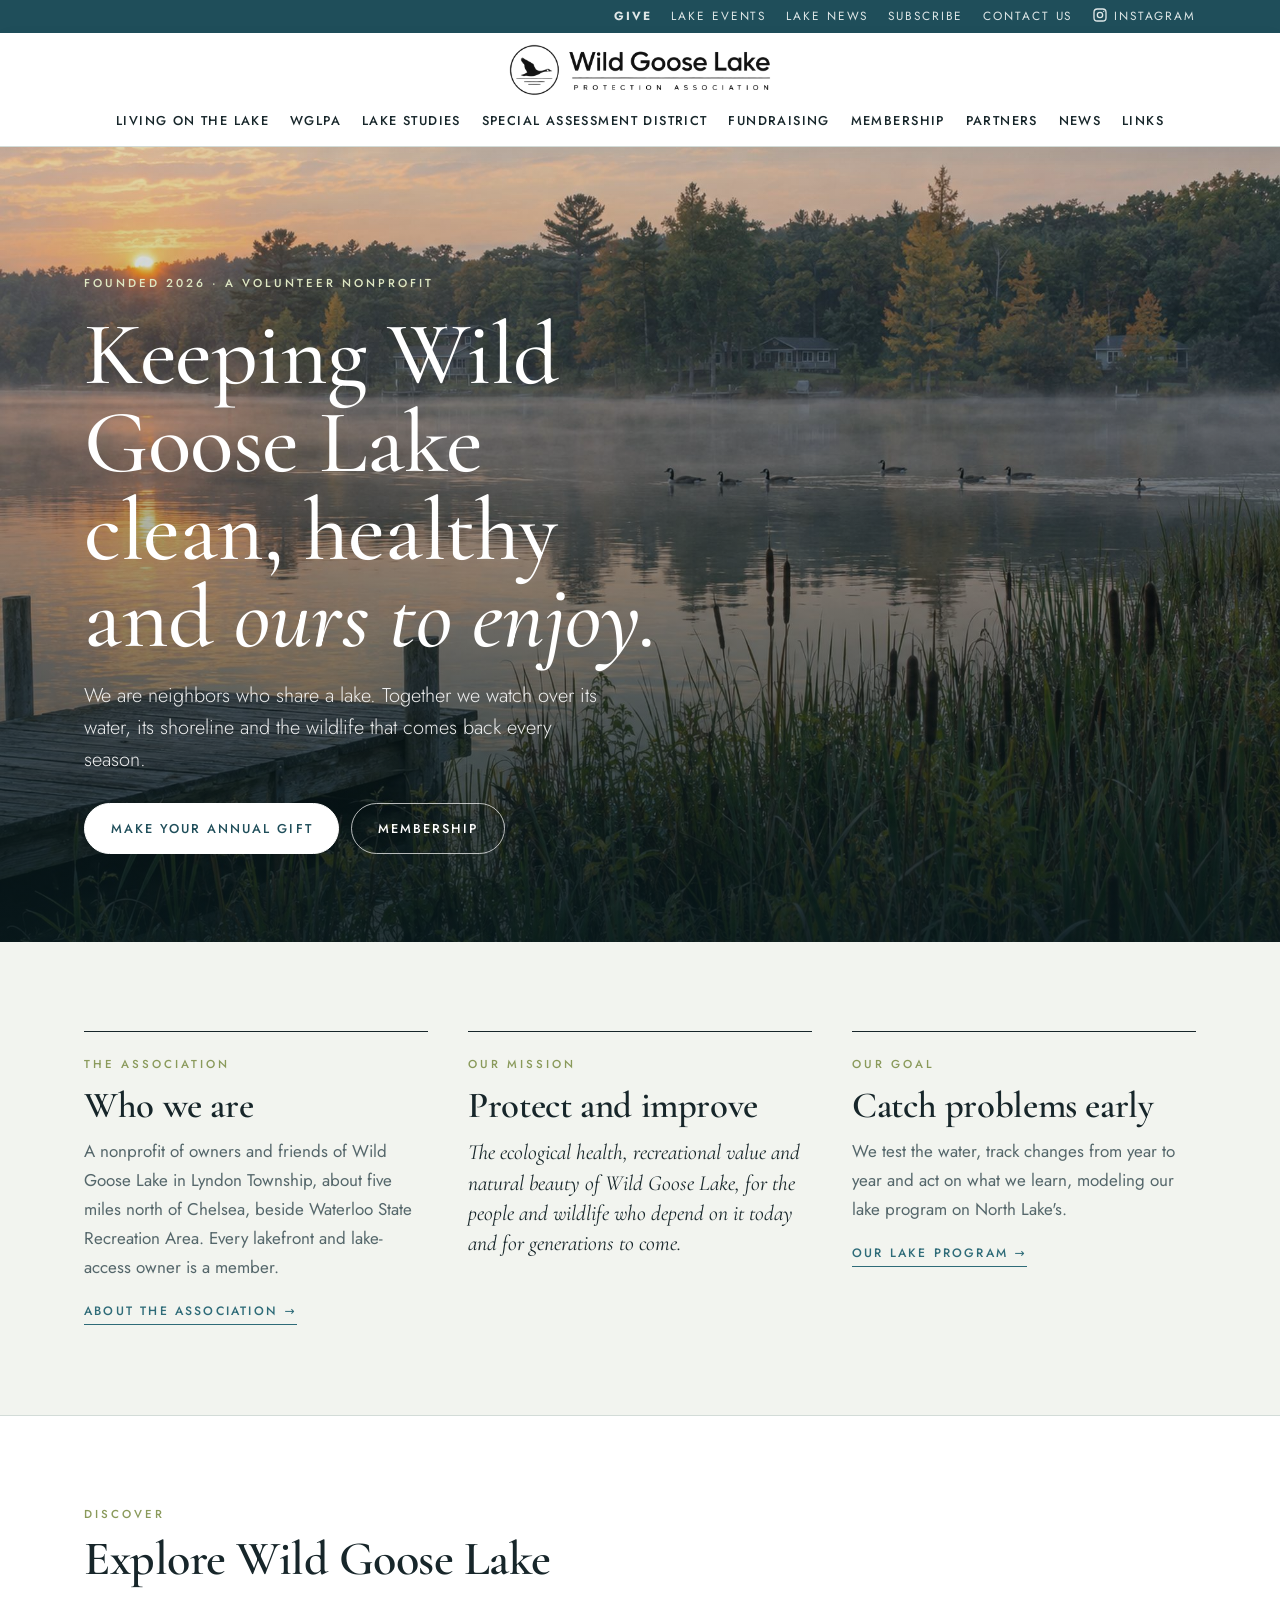
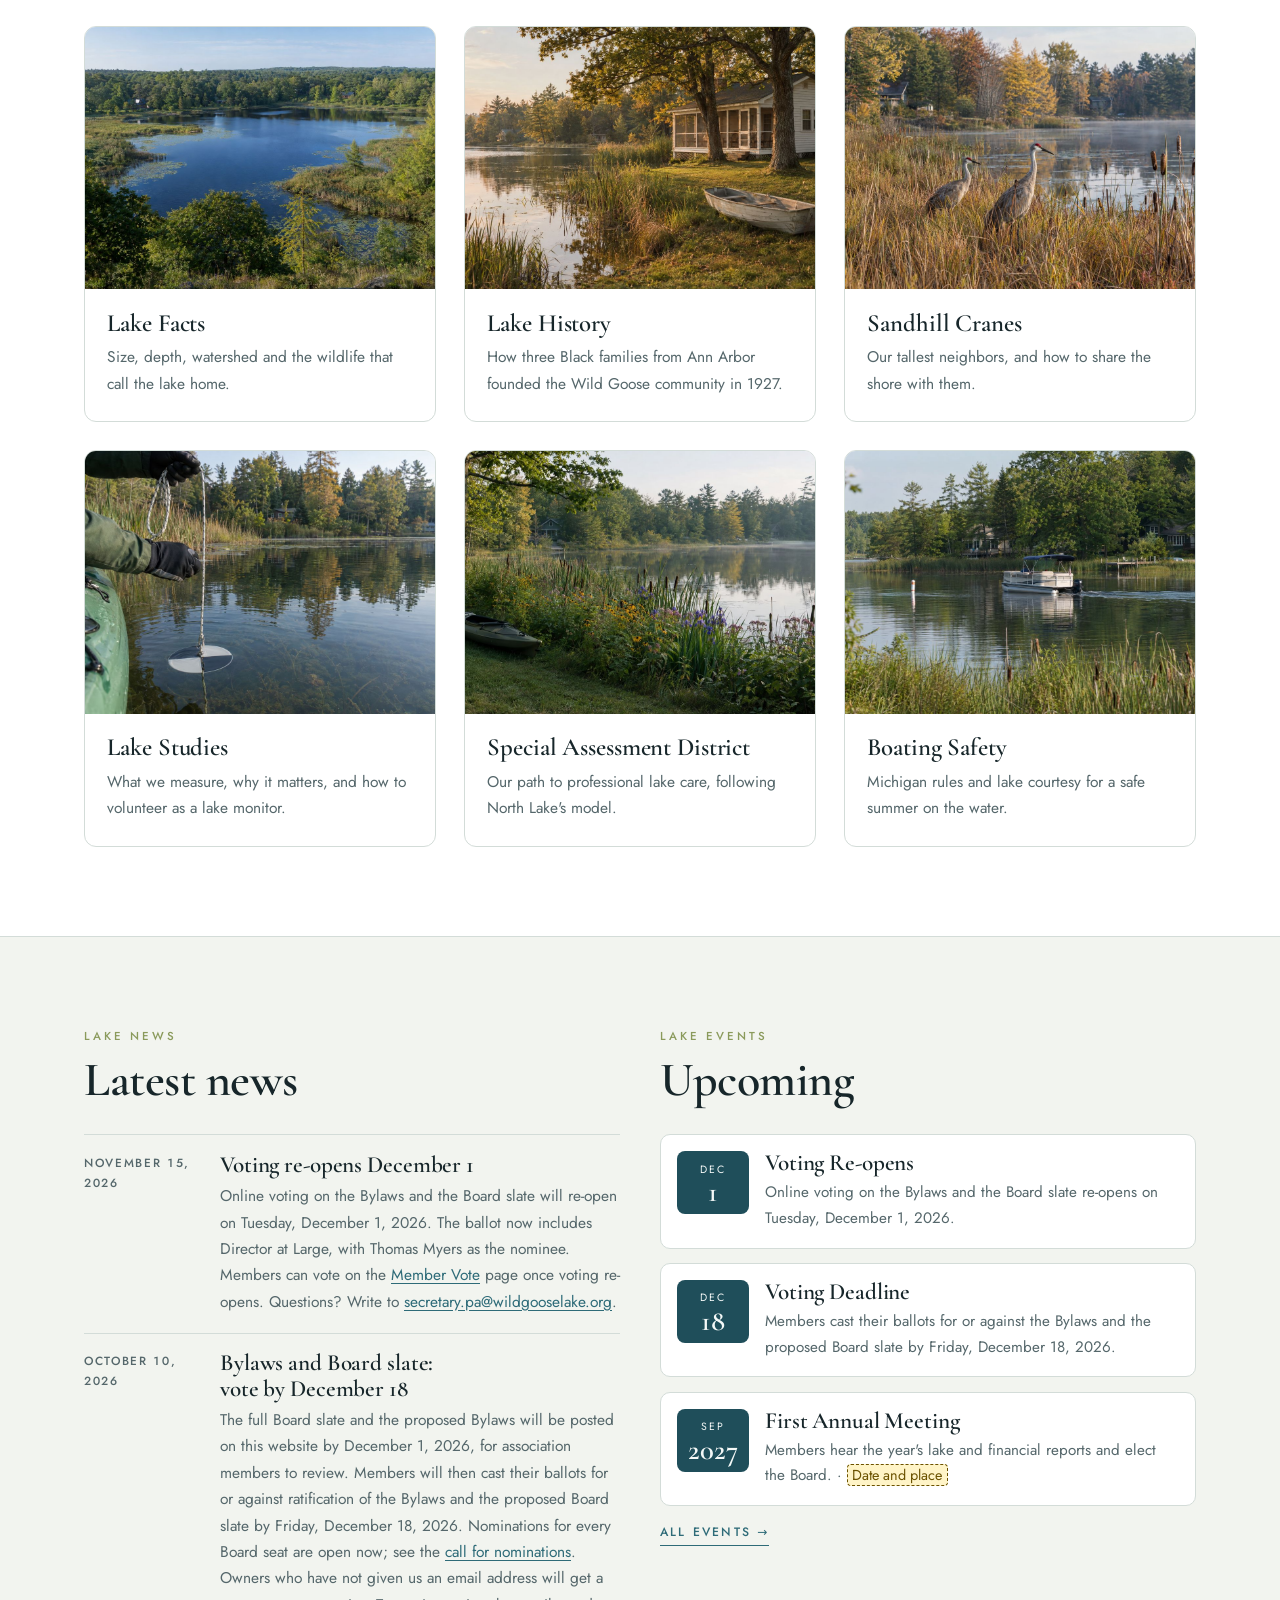
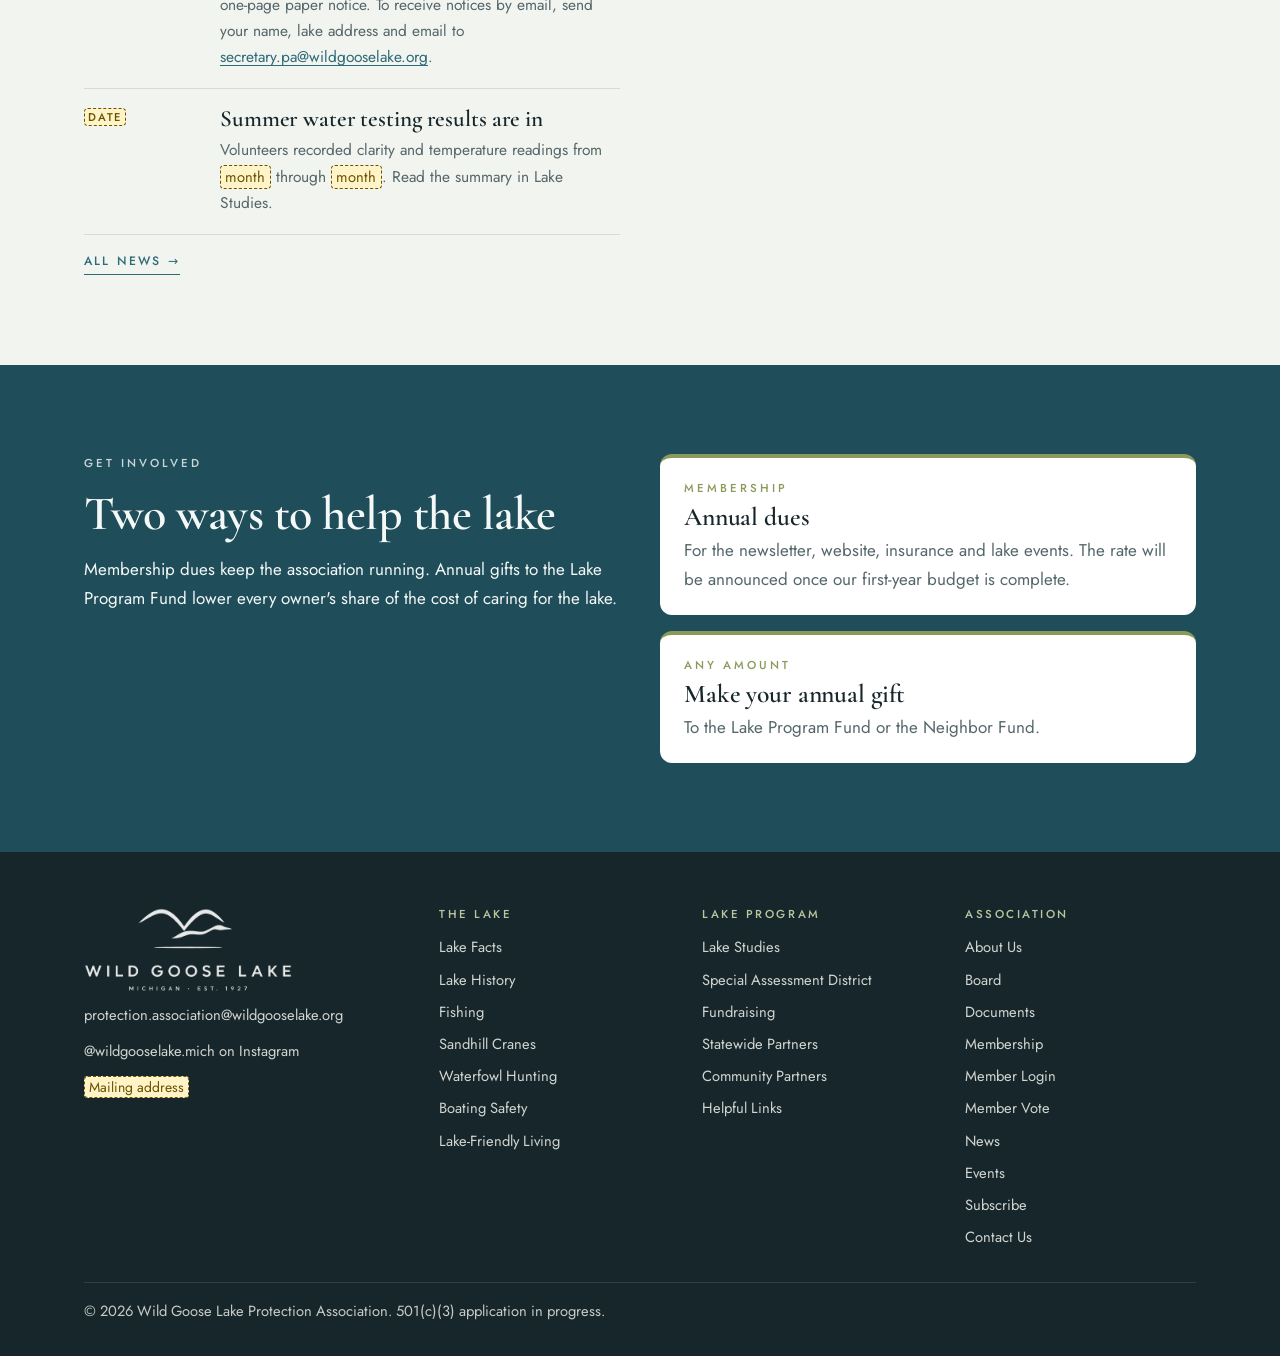
==== index.html @ 1dbfe7be "Change Bylaws posting date to December 1, 2026 Co-authored-by: Perplexity <noreply@perplexity.ai>" ====
<!doctype html><html lang="en"><head><meta charset="utf-8"><meta name="viewport" content="width=device-width, initial-scale=1">
<title>Wild Goose Lake Protection Association</title>
<meta name="description" content="The Wild Goose Lake Protection Association works to keep Wild Goose Lake clean, healthy and enjoyable for everyone.">
<link rel="icon" type="image/png" href="assets/favicon.png">
<link rel="apple-touch-icon" href="assets/apple-touch-icon.png">
<link rel="preconnect" href="https://fonts.googleapis.com">
<link rel="preconnect" href="https://fonts.gstatic.com" crossorigin>
<link rel="stylesheet" href="https://fonts.googleapis.com/css2?family=Cormorant+Garamond:ital,wght@0,500;0,600;1,500;1,600&family=Jost:wght@300;400;500&display=swap">
<link rel="stylesheet" href="assets/site.css">
</head><body>

<a class="skip" href="#main">Skip to content</a>
<div class="topbar"><div class="wrap">
  <a href="fundraising.html#give"><strong>Give</strong></a><a href="news.html#events">Lake Events</a><a href="news.html#news">Lake News</a><a href="association.html#subscribe">Subscribe</a><a href="association.html#contact">Contact Us</a><a href="https://www.instagram.com/wildgooselake.mich/" target="_blank" rel="noopener"><svg aria-hidden="true" viewBox="0 0 24 24" width="16" height="16" fill="none" stroke="currentColor" stroke-width="2" style="vertical-align:-3px;margin-right:.35rem"><rect x="3" y="3" width="18" height="18" rx="5"/><circle cx="12" cy="12" r="4"/><circle cx="17.5" cy="6.5" r="1" fill="currentColor" stroke="none"/></svg>Instagram</a>
</div></div>

<header class="site"><div class="wrap">
  <a class="brand" href="index.html" aria-label="Wild Goose Lake Protection Association home">
    <img class="logo" src="assets/logo.png" alt="Wild Goose Lake Protection Association" width="809" height="160">
  </a>
  <button class="menu-btn" id="menu-btn" aria-expanded="false" aria-controls="main-nav">Menu</button>
  <nav class="main" id="main-nav" aria-label="Main">
    <ul>
      <li><a href="lake.html#living">Living on the Lake</a>
        <ul class="sub"><li><a href="lake.html#facts">Lake Facts</a></li><li><a href="lake.html#history">Lake History</a></li><li><a href="lake.html#fishing">Fishing</a></li><li><a href="lake.html#cranes">Sandhill Cranes</a></li><li><a href="lake.html#hunting">Waterfowl Hunting</a></li><li><a href="lake.html#safety">Boating Safety</a></li><li><a href="lake.html#stewardship">Lake-Friendly Living</a></li></ul></li>
      <li><a href="association.html#about">WGLPA</a>
        <ul class="sub"><li><a href="association.html#about">Mission &amp; Activities</a></li><li><a href="association.html#board">Board</a></li><li><a href="association.html#documents">Documents</a></li></ul></li>
      <li><a href="studies.html#studies">Lake Studies</a>
        <ul class="sub"><li><a href="studies.html#studies">Water Quality Monitoring</a></li><li><a href="studies.html#studies">Aquatic Plants &amp; Invasives</a></li><li><a href="studies.html#reports">Reports Archive</a></li></ul></li>
      <li><a href="assessment.html#assessment">Special Assessment District</a></li>
      <li><a href="fundraising.html#fundraising">Fundraising</a>
        <ul class="sub"><li><a href="fundraising.html#give">Lake Program Fund</a></li><li><a href="fundraising.html#neighbor-fund">Neighbor Fund</a></li></ul></li>
      <li><a href="membership.html#join">Membership</a>
        <ul class="sub"><li><a href="membership.html#join">Join &amp; Dues</a></li><li><a href="members/">Member Login</a></li><li><a href="members/vote.html">Member Vote</a></li></ul></li>
      <li><a href="partners.html#partners">Partners</a>
        <ul class="sub"><li><a href="partners.html#partners">Statewide Partners</a></li><li><a href="partners.html#community-partners">Community Partners</a></li></ul></li>
      <li><a href="news.html#news">News</a></li>
      <li><a href="links.html#links">Links</a></li>
    </ul>
  </nav>
</div></header>

<main id="main">
  <section class="hero-photo">
    <img src="assets/img/hero.jpg" alt="Mist on Wild Goose Lake at sunrise, with geese on the water and a wooden dock" width="2000" height="1125" fetchpriority="high">
    <div class="wrap">
      <span class="eyebrow">Founded 2026 · A volunteer nonprofit</span>
      <h1>Keeping Wild Goose Lake clean, healthy and <em>ours to enjoy.</em></h1>
      <p class="lede">We are neighbors who share a lake. Together we watch over its water, its shoreline and the wildlife that comes back every season.</p>
      <div class="btns"><a class="btn light" href="fundraising.html#give">Make your annual gift</a><a class="btn outline-light" href="membership.html">Membership</a></div>
    </div>
  </section>

  <section class="band" id="welcome">
    <div class="wrap trio">
      <div class="pillar"><span class="eyebrow">The association</span><h2>Who we are</h2><p>A nonprofit of owners and friends of Wild Goose Lake in Lyndon Township, about five miles north of Chelsea, beside Waterloo State Recreation Area. Every lakefront and lake-access owner is a member.</p><a class="more" href="association.html">About the association</a></div>
      <div class="pillar"><span class="eyebrow">Our mission</span><h2>Protect and improve</h2><p class="mission-sm">The ecological health, recreational value and natural beauty of Wild Goose Lake, for the people and wildlife who depend on it today and for generations to come.</p></div>
      <div class="pillar"><span class="eyebrow">Our goal</span><h2>Catch problems early</h2><p>We test the water, track changes from year to year and act on what we learn, modeling our lake program on North Lake's.</p><a class="more" href="assessment.html">Our lake program</a></div>
    </div>
  </section>

  <section class="band alt" id="discover">
    <div class="wrap">
      <div class="section-head"><span class="eyebrow">Discover</span><h2>Explore Wild Goose Lake</h2></div>
      <div class="cards three">
        <a class="card" href="lake.html#facts"><div class="img-wrap"><img src="assets/img/facts.jpg" alt="" loading="lazy" width="1200" height="900"></div><div class="body"><h3>Lake Facts</h3><p>Size, depth, watershed and the wildlife that call the lake home.</p></div></a>
        <a class="card" href="lake.html#history"><div class="img-wrap"><img src="assets/img/history.jpg" alt="" loading="lazy" width="1200" height="900"></div><div class="body"><h3>Lake History</h3><p>How three Black families from Ann Arbor founded the Wild Goose community in 1927.</p></div></a>
        <a class="card" href="lake.html#cranes"><div class="img-wrap"><img src="assets/img/cranes.jpg" alt="" loading="lazy" width="1200" height="900"></div><div class="body"><h3>Sandhill Cranes</h3><p>Our tallest neighbors, and how to share the shore with them.</p></div></a>
        <a class="card" href="studies.html"><div class="img-wrap"><img src="assets/img/studies.jpg" alt="" loading="lazy" width="1200" height="900"></div><div class="body"><h3>Lake Studies</h3><p>What we measure, why it matters, and how to volunteer as a lake monitor.</p></div></a>
        <a class="card" href="assessment.html"><div class="img-wrap"><img src="assets/img/shoreline.jpg" alt="" loading="lazy" width="1200" height="900"></div><div class="body"><h3>Special Assessment District</h3><p>Our path to professional lake care, following North Lake's model.</p></div></a>
        <a class="card" href="lake.html#safety"><div class="img-wrap"><img src="assets/img/safety.jpg" alt="" loading="lazy" width="1200" height="900"></div><div class="body"><h3>Boating Safety</h3><p>Michigan rules and lake courtesy for a safe summer on the water.</p></div></a>
      </div>
    </div>
  </section>

  <section class="band" id="latest">
    <div class="wrap two">
      <div>
        <span class="eyebrow">Lake news</span>
        <h2>Latest news</h2>
        <div class="news">
        <article><time datetime="2026-11-15">November 15, 2026</time><div><h3>Voting re-opens December 1</h3><p>Online voting on the Bylaws and the Board slate will re-open on Tuesday, December 1, 2026. The ballot now includes Director at Large, with Thomas Myers as the nominee. Members can vote on the <a href="members/vote.html">Member Vote</a> page once voting re-opens. Questions? Write to <a class="email" href="mailto:secretary.pa@wildgooselake.org">secretary.pa@wildgooselake.org</a>.</p></div></article>
        <article><time datetime="2026-10-10">October 10, 2026</time><div><h3>Bylaws and Board slate: vote by December 18</h3><p>The full Board slate and the proposed Bylaws will be posted on this website by December 1, 2026, for association members to review. Members will then cast their ballots for or against ratification of the Bylaws and the proposed Board slate by Friday, December 18, 2026. Nominations for every Board seat are open now; see the <a href="association.html#nominations">call for nominations</a>. Owners who have not given us an email address will get a one-page paper notice. To receive notices by email, send your name, lake address and email to <a class="email" href="mailto:secretary.pa@wildgooselake.org">secretary.pa@wildgooselake.org</a>.</p></div></article>
        <article><time><em class="ph">Date</em></time><div><h3>Summer water testing results are in</h3><p>Volunteers recorded clarity and temperature readings from <em class="ph">month</em> through <em class="ph">month</em>. Read the summary in Lake Studies.</p></div></article>
        </div>
        <a class="more" href="news.html">All news</a>
      </div>
      <div>
        <span class="eyebrow">Lake events</span>
        <h2>Upcoming</h2>
        <div class="events">
        <div class="event"><div class="date"><span>Dec</span><b>1</b></div><div><h3>Voting Re-opens</h3><p>Online voting on the Bylaws and the Board slate re-opens on Tuesday, December 1, 2026.</p></div></div>
        <div class="event"><div class="date"><span>Dec</span><b>18</b></div><div><h3>Voting Deadline</h3><p>Members cast their ballots for or against the Bylaws and the proposed Board slate by Friday, December 18, 2026.</p></div></div>
        <div class="event"><div class="date"><span>Sep</span><b>2027</b></div><div><h3>First Annual Meeting</h3><p>Members hear the year's lake and financial reports and elect the Board. · <em class="ph">Date and place</em></p></div></div>
        </div>
        <a class="more" href="news.html#events">All events</a>
      </div>
    </div>
  </section>

  <section class="band join" id="help">
    <div class="wrap two">
      <div>
        <span class="eyebrow">Get involved</span>
        <h2>Two ways to help the lake</h2>
        <p>Membership dues keep the association running. Annual gifts to the Lake Program Fund lower every owner's share of the cost of caring for the lake.</p>
      </div>
      <div class="help-actions">
        <a class="help-card" href="membership.html"><span class="eyebrow">Membership</span><h3>Annual dues</h3><p>For the newsletter, website, insurance and lake events. The rate will be announced once our first-year budget is complete.</p></a>
        <a class="help-card" href="fundraising.html#give"><span class="eyebrow">Any amount</span><h3>Make your annual gift</h3><p>To the Lake Program Fund or the Neighbor Fund.</p></a>
      </div>
    </div>
  </section>
</main>

<footer class="site"><div class="wrap">
  <div class="f-brand"><img class="footer-logo" src="assets/logo-stacked.png" alt="Wild Goose Lake Protection Association" width="1045" height="420"><p><a class="email" href="mailto:protection.association@wildgooselake.org">protection.association@wildgooselake.org</a></p><p><a href="https://www.instagram.com/wildgooselake.mich/" target="_blank" rel="noopener">@wildgooselake.mich on Instagram</a></p><p><em class="ph">Mailing address</em></p></div>
  <div><h2 class="f-h">The lake</h2><ul><li><a href="lake.html#facts">Lake Facts</a></li><li><a href="lake.html#history">Lake History</a></li><li><a href="lake.html#fishing">Fishing</a></li><li><a href="lake.html#cranes">Sandhill Cranes</a></li><li><a href="lake.html#hunting">Waterfowl Hunting</a></li><li><a href="lake.html#safety">Boating Safety</a></li><li><a href="lake.html#stewardship">Lake-Friendly Living</a></li></ul></div>
  <div><h2 class="f-h">Lake program</h2><ul><li><a href="studies.html#studies">Lake Studies</a></li><li><a href="assessment.html#assessment">Special Assessment District</a></li><li><a href="fundraising.html#fundraising">Fundraising</a></li><li><a href="partners.html#partners">Statewide Partners</a></li><li><a href="partners.html#community-partners">Community Partners</a></li><li><a href="links.html#links">Helpful Links</a></li></ul></div>
  <div><h2 class="f-h">Association</h2><ul><li><a href="association.html#about">About Us</a></li><li><a href="association.html#board">Board</a></li><li><a href="association.html#documents">Documents</a></li><li><a href="membership.html#join">Membership</a></li><li><a href="members/">Member Login</a></li><li><a href="members/vote.html">Member Vote</a></li><li><a href="news.html#news">News</a></li><li><a href="news.html#events">Events</a></li><li><a href="association.html#subscribe">Subscribe</a></li><li><a href="association.html#contact">Contact Us</a></li></ul></div>
  <p class="legal">© 2026 Wild Goose Lake Protection Association. 501(c)(3) application in progress.</p>
</div></footer>

<script src="assets/site.js" defer></script>
</body></html>
---- assets/site.css ----
/* Layout: lakeshore — a horizon-line hero, then calm full-width bands alternating water and shore. */
:root {
  --water: #1f4e5a;      /* deep lake teal */
  --water-2: #2e6b78;
  --shore: #f2f4ef;      /* pale reed-washed neutral */
  --paper: #ffffff;
  --ink: #17262a;
  --muted: #55676b;
  --reed: #8a9a5b;       /* marsh grass accent */
  --sky: #dbe8ea;
  --line: #d3dcd8;
  --ph-bg: #fff4c7;      /* placeholder highlight */
  --ph-ink: #6b5200;
  --on-water: #f4f8f7;
  --link: #2e6b78;
  --logo-filter: none;
  --logo-footer-filter: invert(1);
  --font-display: "Cormorant Garamond", Garamond, "Times New Roman", serif;
  --font-body: "Jost", Futura, "Century Gothic", system-ui, sans-serif;
  --maxw: 72rem;
}
@media (prefers-color-scheme: dark) {
  :root:not([data-theme="light"]) {
    --water: #163a43; --water-2: #23545f; --shore: #121b1d; --paper: #182326;
    --ink: #e4ecea; --muted: #9db0b1; --reed: #a9b97a; --sky: #1d2d31; --line: #2a3a3d;
    --ph-bg: #4a3d0c; --ph-ink: #ffe28a; --on-water: #eef5f4; color-scheme: dark;
    --link: #8fc6cf; --logo-filter: invert(1); --logo-footer-filter: none;
  }
}
:root[data-theme="dark"] {
  --water: #163a43; --water-2: #23545f; --shore: #121b1d; --paper: #182326;
  --ink: #e4ecea; --muted: #9db0b1; --reed: #a9b97a; --sky: #1d2d31; --line: #2a3a3d;
  --ph-bg: #4a3d0c; --ph-ink: #ffe28a; --on-water: #eef5f4; color-scheme: dark;
  --link: #8fc6cf; --logo-filter: invert(1); --logo-footer-filter: none;
}
* { box-sizing: border-box; }
html { scroll-behavior: smooth; }
@media (prefers-reduced-motion: reduce) { html { scroll-behavior: auto; } }
body { margin: 0; background: var(--shore); color: var(--ink); font-family: var(--font-body); font-size: 1.0625rem; line-height: 1.7; font-weight: 400; }
a { color: var(--link); text-underline-offset: 3px; }
a:focus-visible, button:focus-visible, input:focus-visible, textarea:focus-visible, summary:focus-visible { outline: 3px solid var(--reed); outline-offset: 2px; }
h1, h2, h3 { font-family: var(--font-display); font-weight: 600; line-height: 1.1; letter-spacing: -.005em; text-wrap: balance; margin: 0; }
h2 { font-size: clamp(2.1rem, 4vw, 3rem); }
h3 { font-size: 1.45rem; }
p { margin: 0; }
.wrap { max-width: var(--maxw); margin-inline: auto; padding-inline: 1.25rem; }
.eyebrow { font-size: .72rem; font-weight: 500; letter-spacing: .26em; text-transform: uppercase; color: var(--reed); }
.ph { background: var(--ph-bg); color: var(--ph-ink); border: 1px dashed currentColor; border-radius: 4px; padding: 0 .3em; font-style: normal; font-size: .95em; }

/* Top bar + header */
.topbar { background: var(--water); color: var(--on-water); font-size: .74rem; letter-spacing: .16em; text-transform: uppercase; }
.topbar .wrap { display: flex; flex-wrap: wrap; gap: .4rem 1.25rem; justify-content: flex-end; padding-block: .4rem; }
.topbar a { color: var(--on-water); text-decoration: none; opacity: .9; }
.topbar a:hover { opacity: 1; text-decoration: underline; }
header.site { background: var(--paper); border-bottom: 1px solid var(--line); position: sticky; top: env(safe-area-inset-top, 0px); z-index: 10; }
header.site .wrap { display: flex; align-items: center; justify-content: space-between; gap: 1rem; padding-block: .75rem; }
.brand { display: flex; align-items: center; gap: .7rem; text-decoration: none; color: var(--ink); min-width: 0; }
.brand .logo { display: block; height: 52px; width: auto; max-width: 100%; filter: var(--logo-filter); }
@media (max-width: 480px) { .brand .logo { height: 38px; } }
nav.main ul { list-style: none; margin: 0; padding: 0; display: flex; gap: .25rem; }
nav.main > ul > li { position: relative; }
nav.main a { display: block; white-space: nowrap; padding: .5rem .7rem; color: var(--ink); text-decoration: none; font-weight: 500; font-size: .8rem; letter-spacing: .16em; text-transform: uppercase; border-radius: 4px; }
nav.main a:hover { background: var(--sky); }
nav.main .sub { display: none; position: absolute; left: 0; top: 100%; background: var(--paper); border: 1px solid var(--line); border-radius: 8px; padding: .35rem; min-width: 14rem; flex-direction: column; box-shadow: 0 10px 24px rgb(0 0 0 / .12); }
nav.main .sub a { font-weight: 400; letter-spacing: .1em; }
nav.main li:hover > .sub, nav.main li:focus-within > .sub { display: flex; }
.menu-btn { display: none; background: none; border: 1px solid var(--line); color: var(--ink); border-radius: 6px; padding: .45rem .8rem; font: inherit; font-size: .8rem; font-weight: 500; letter-spacing: .16em; text-transform: uppercase; cursor: pointer; }
html { scroll-padding-top: 5.5rem; }
@media (min-width: 1081px) {
  html { scroll-padding-top: 9rem; }
  header.site .wrap { flex-direction: column; gap: .35rem; padding-block: .7rem .4rem; }
  nav.main ul { flex-wrap: wrap; justify-content: center; gap: .1rem; }
  nav.main > ul > li > a { padding: .5rem .6rem; letter-spacing: .11em; }
}
@media (max-width: 1080px) {
  .menu-btn { display: block; }
  nav.main { display: none; position: absolute; left: 0; right: 0; top: 100%; background: var(--paper); border-bottom: 1px solid var(--line); padding: .5rem 1.25rem 1rem; max-height: 75vh; overflow-y: auto; }
  nav.main.open { display: block; }
  nav.main ul { flex-direction: column; }
  nav.main .sub { display: flex; position: static; border: 0; box-shadow: none; padding: 0 0 0 1rem; min-width: 0; }
}

.btns { display: flex; flex-wrap: wrap; gap: .75rem; }
.btn { display: inline-block; padding: .7rem 1.2rem; border-radius: 999px; font-size: .8rem; font-weight: 500; letter-spacing: .16em; text-transform: uppercase; text-decoration: none; border: 1.5px solid var(--water); padding: .85rem 1.6rem; }
.btn.solid { background: var(--water); color: var(--on-water); }
.btn.ghost { color: var(--ink); background: var(--paper); border-color: var(--water-2); }

/* Sections */
section.band { padding-block: 4rem; }
section.band.alt { background: var(--paper); border-block: 1px solid var(--line); }
.section-head { display: grid; gap: .5rem; margin-bottom: 2rem; max-width: 46rem; }
.section-head p { color: var(--muted); }
.two { display: grid; grid-template-columns: repeat(auto-fit, minmax(min(100%, 20rem), 1fr)); gap: 2.5rem; }
.two > * { min-width: 0; display: grid; gap: .9rem; align-content: start; }
.mission { border-left: 2px solid var(--reed); padding-left: 1.5rem; font-family: var(--font-display); font-size: 1.7rem; font-weight: 500; font-style: italic; line-height: 1.35; }

.cards { display: grid; grid-template-columns: repeat(auto-fit, minmax(min(100%, 16rem), 1fr)); gap: 1.25rem; }
.card { background: var(--paper); border: 1px solid var(--line); border-radius: 10px; overflow: hidden; display: flex; flex-direction: column; text-decoration: none; color: var(--ink); }
.card .img { aspect-ratio: 16 / 9; max-width: 100%; background: linear-gradient(160deg, var(--sky), var(--water-2)); display: grid; place-items: center; color: var(--on-water); font-size: .8rem; }
.card .body { padding: 1.1rem 1.2rem 1.3rem; display: grid; gap: .45rem; }
.card .body p { color: var(--muted); font-size: .97rem; }
a.card:hover h3 { text-decoration: underline; }

.facts { width: 100%; border-collapse: collapse; font-variant-numeric: tabular-nums; }
.facts th, .facts td { text-align: left; padding: .7rem .5rem; border-bottom: 1px solid var(--line); vertical-align: top; }
.source-note { font-size: .9rem; color: var(--muted); }
.history, .fish-list { display: grid; gap: 1rem; }
.fun-facts { display: grid; grid-template-columns: repeat(auto-fit, minmax(min(100%, 15rem), 1fr)); gap: 1.25rem; margin-bottom: 3rem; }
.fact { background: var(--paper); border: 1px solid var(--line); border-radius: 10px; padding: 1.2rem 1.3rem 1.35rem; display: grid; gap: .45rem; align-content: start; }
.fact .big { font-family: var(--font-display); font-size: 2.2rem; font-weight: 600; line-height: 1; color: var(--link); }
.fact .big em { font-weight: 500; }
.fact h3 { font-size: 1.35rem; }
.fact p { color: var(--muted); font-size: .97rem; }
.partners .fact .big em { font-size: 1rem; font-style: normal; color: var(--muted); }
.partners .fact p a { font-weight: 500; }
.partners + .source-note { margin-top: 1.5rem; }
@media (min-width: 48rem) { .fun-facts.two-up { grid-template-columns: repeat(2, 1fr); } }
.crane-more h3 { font-size: 1.6rem; }
.crane-more + .source-note { margin-top: 2rem; }
.hunt-note { background: var(--shore); border-left: 2px solid var(--reed); padding: .9rem 1.1rem; border-radius: 0 8px 8px 0; font-size: .97rem; }
.fish-list h3, .hunt-rules h3 { font-size: 1.5rem; }
.fish-list h3 + p { margin-top: -.4rem; }
.hunt-rules { margin-top: 2.5rem; }
.hunt-rules .table-scroll { margin-top: .4rem; }
.facts th { width: 38%; font-weight: 400; color: var(--muted); }
.table-scroll { overflow-x: auto; }

.news { display: grid; gap: 0; border-top: 1px solid var(--line); }
.news article { display: grid; grid-template-columns: 7.5rem 1fr; gap: 1rem; padding-block: 1.1rem; border-bottom: 1px solid var(--line); }
.news time { font-size: .74rem; font-weight: 500; letter-spacing: .14em; text-transform: uppercase; color: var(--muted); font-variant-numeric: tabular-nums; }
.news article > div { min-width: 0; display: grid; gap: .3rem; }
.news p { color: var(--muted); font-size: .97rem; }
@media (max-width: 560px) { .news article { grid-template-columns: 1fr; gap: .25rem; } }

.events { display: grid; gap: .9rem; }
.event { display: grid; grid-template-columns: 4.5rem 1fr; gap: 1rem; align-items: start; background: var(--paper); border: 1px solid var(--line); border-radius: 10px; padding: 1rem; }
.event .date { background: var(--water); color: var(--on-water); border-radius: 8px; text-align: center; padding: .4rem 0; line-height: 1.1; }
.event .date b { display: block; font-family: var(--font-display); font-size: 1.8rem; font-weight: 600; }
.event .date span { font-size: .66rem; letter-spacing: .2em; text-transform: uppercase; }
.event > div:last-child { min-width: 0; display: grid; gap: .2rem; }
.event p { color: var(--muted); font-size: .95rem; }

.studies { display: grid; gap: .75rem; }
details { background: var(--paper); border: 1px solid var(--line); border-radius: 10px; padding: .9rem 1.1rem; }
summary { cursor: pointer; font-family: var(--font-display); font-size: 1.5rem; font-weight: 600; }
details > div { display: grid; gap: .7rem; padding-top: .75rem; color: var(--ink); }

.board-title { font-size: 1.6rem; margin-bottom: 1.1rem; }
.board-title-2 { margin-top: 2.5rem; }
.board { display: grid; grid-template-columns: repeat(auto-fill, minmax(min(100%, 15rem), 1fr)); gap: 1rem; }
.person { border-top: 3px solid var(--reed); padding-top: .7rem; display: grid; gap: .15rem; align-content: start; }
.person strong { font-family: var(--font-display); font-size: 1.4rem; font-weight: 600; line-height: 1.2; }
.person .slated { font-family: var(--font-body); font-size: .82rem; font-weight: 400; color: var(--muted); letter-spacing: .02em; }
.person span { color: var(--muted); font-size: .74rem; letter-spacing: .16em; text-transform: uppercase; }
.person a.email { font-size: .92rem; margin-top: .2rem; overflow-wrap: anywhere; }

.roadmap { margin: 0 0 2.5rem; padding: 1.4rem 1.5rem; background: var(--paper); border: 1px solid var(--line); border-top: 6px solid var(--reed); border-radius: 10px; }
.roadmap h3 { margin-bottom: .8rem; }
.roadmap ol { margin: 0; padding-left: 1.4rem; display: grid; gap: .55rem; }
.model { padding: 1.25rem 1.4rem; background: var(--paper); border-left: 6px solid var(--reed); border-radius: 0 8px 8px 0; box-shadow: 0 6px 24px rgba(0,0,0,.08); display: grid; gap: .6rem; }
.model .eyebrow { color: var(--reed); }
.dues-btn { margin: 1rem 0 .25rem; }
.login-card { background: var(--paper); border: 1px solid var(--line); border-top: 6px solid var(--reed); border-radius: 10px; padding: 1.4rem 1.5rem; display: grid; gap: .6rem; box-shadow: 0 8px 28px rgba(0,0,0,.08); }
.login-card .eyebrow { color: var(--reed); }
.login-card .btns { margin-top: .4rem; }
.join { background: var(--water); color: var(--on-water); }
.join .section-head p, .join .eyebrow { color: var(--on-water); }
.join .eyebrow { opacity: .8; }
.join ul { margin: 0; padding-left: 1.2rem; display: grid; gap: .4rem; }
.join .btn.solid { background: var(--on-water); color: var(--water); border-color: var(--on-water); }
.join .dues-btn { margin: 1rem 0 .25rem; }
.join .tax-note { font-size: .9rem; opacity: .85; max-width: 46ch; }
.join .problem { margin: 1.25rem 0; padding: 1.25rem 1.4rem; background: var(--paper); color: var(--ink); border-left: 6px solid var(--reed); border-radius: 0 8px 8px 0; box-shadow: 0 6px 24px rgba(0,0,0,.18); }
.join .problem .eyebrow { color: var(--reed); opacity: 1; display: block; margin-bottom: .35rem; }
.join .problem h3 { font-size: 1.6rem; margin-bottom: .5rem; color: var(--ink); }
.join .problem p { color: var(--ink); font-size: 1.02rem; }
.join .give { background: var(--paper); color: var(--ink); border-radius: 10px; padding: 1.4rem 1.5rem; margin-bottom: 1.5rem; border-top: 6px solid var(--reed); box-shadow: 0 8px 28px rgba(0,0,0,.2); }
.join .give .eyebrow { color: var(--reed); opacity: 1; }
.join .give h3 { font-size: 1.75rem; margin: .2rem 0 .6rem; color: var(--ink); }
.join .give p { color: var(--ink); }
.join .give p + p { margin-top: .6rem; }
.join .give .btns { margin: 1rem 0 .6rem; }
.join .give .btn.solid { background: var(--water); color: var(--on-water); border-color: var(--water); }
.join .give .btn.ghost { color: var(--water); border-color: var(--water); }
.join .give .tax-note { color: var(--muted); }
.topbar a strong { font-weight: 700; }
.join .btn.ghost { background: transparent; color: var(--on-water); border-color: var(--on-water); }

form.stack { display: grid; gap: .8rem; }
label { font-weight: 500; font-size: .74rem; letter-spacing: .16em; text-transform: uppercase; display: grid; gap: .4rem; }
label input, label textarea { letter-spacing: normal; text-transform: none; font-size: 1rem; }
input, textarea { font: inherit; padding: .6rem .7rem; border: 1px solid var(--line); border-radius: 8px; background: var(--paper); color: var(--ink); width: 100%; }
button.submit { justify-self: start; background: var(--water); color: var(--on-water); border: 0; border-radius: 999px; padding: .85rem 1.6rem; font: inherit; font-size: .8rem; font-weight: 500; letter-spacing: .16em; text-transform: uppercase; cursor: pointer; }
.form-note { font-size: .9rem; color: var(--muted); }
.email { overflow-wrap: anywhere; }
.soon { color: var(--muted); font-style: italic; }

footer.site { background: var(--ink); color: var(--shore); padding-block: 2.5rem; font-size: .92rem; }
footer.site .wrap { display: grid; gap: 1.25rem; grid-template-columns: repeat(auto-fit, minmax(min(100%, 14rem), 1fr)); }
footer.site a { color: var(--shore); }
footer.site ul { list-style: none; margin: 0; padding: 0; display: grid; gap: .3rem; }
footer.site .ph { color: var(--ph-ink); }
footer.site .footer-logo { display: block; width: min(13rem, 100%); height: auto; filter: var(--logo-footer-filter); }
.legal { grid-column: 1 / -1; border-top: 1px solid rgb(127 127 127 / .35); padding-top: 1rem; opacity: .8; }

/* ---- Refinements ---- */
.skip { position: absolute; left: -999px; top: 0; background: var(--paper); padding: .5rem 1rem; z-index: 50; }
.skip:focus { left: 1rem; }
nav.main a[aria-current="page"] { box-shadow: inset 0 -2px 0 var(--reed); border-radius: 0; }
header.site { box-shadow: 0 1px 0 var(--line), 0 6px 20px rgb(0 0 0 / .04); border-bottom: 0; }
section.band { padding-block: clamp(3.5rem, 7vw, 6rem); }
.section-head { margin-bottom: 2.5rem; }
h2 { letter-spacing: -.01em; }
.eyebrow { display: block; }

.hero-photo, .page-hero { position: relative; display: grid; align-items: end; color: #fff; background: #10292f; overflow: hidden; isolation: isolate; }
.hero-photo { min-height: min(86vh, 48rem); }
.page-hero { min-height: clamp(20rem, 42vh, 26rem); }
.hero-photo > img, .page-hero > img { position: absolute; inset: 0; width: 100%; height: 100%; object-fit: cover; z-index: -2; }
.hero-photo::after, .page-hero::after { content: ""; position: absolute; inset: 0; z-index: -1; background: linear-gradient(180deg, rgb(8 26 30 / .10) 0%, rgb(8 26 30 / .30) 45%, rgb(8 26 30 / .82) 100%); }
.hero-photo .wrap, .page-hero .wrap { width: 100%; display: grid; gap: 1.1rem; }
.hero-photo .wrap { padding-block: 8rem clamp(3rem, 7vw, 5.5rem); }
.page-hero .wrap { padding-block: 6rem 3rem; gap: .7rem; }
.hero-photo h1 { font-size: clamp(2.9rem, 7.5vw, 5.6rem); font-weight: 500; line-height: .98; max-width: 14ch; color: #fff; }
.hero-photo h1 em { font-style: italic; }
.page-hero h1 { font-size: clamp(2.4rem, 5.5vw, 4rem); font-weight: 500; line-height: 1.02; max-width: 22ch; color: #fff; }
.hero-photo .lede, .page-hero .lede { font-size: clamp(1.05rem, 1.6vw, 1.25rem); font-weight: 300; line-height: 1.6; max-width: 44ch; color: rgb(255 255 255 / .9); }
.hero-photo .eyebrow, .page-hero .eyebrow { color: #dfe8c4; }
.hero-photo .btns { margin-top: .6rem; }
.crumbs { font-size: .72rem; letter-spacing: .2em; text-transform: uppercase; color: rgb(255 255 255 / .75); }
.crumbs a { color: inherit; text-decoration: none; }
.crumbs a:hover { color: #fff; text-decoration: underline; }
.btn { transition: background-color .2s, color .2s, border-color .2s; }
.btn.light { background: #fff; color: var(--water); border-color: #fff; }
.btn.light:hover { background: #e9f1ef; }
.btn.outline-light { background: transparent; color: #fff; border-color: rgb(255 255 255 / .7); }
.btn.outline-light:hover { background: rgb(255 255 255 / .12); }
.btn.solid:hover { background: var(--water-2); border-color: var(--water-2); }

.trio { display: grid; gap: 2.5rem; grid-template-columns: repeat(auto-fit, minmax(min(100%, 17rem), 1fr)); }
.pillar { display: grid; gap: .7rem; align-content: start; border-top: 1px solid var(--ink); padding-top: 1.4rem; }
.pillar h2 { font-size: clamp(1.8rem, 3vw, 2.3rem); }
.pillar p { color: var(--muted); }
.mission-sm { font-family: var(--font-display); font-style: italic; font-size: 1.35rem; line-height: 1.4; color: var(--ink) !important; }
.more { font-size: .76rem; font-weight: 500; letter-spacing: .18em; text-transform: uppercase; text-decoration: none; color: var(--link); justify-self: start; display: inline-block; margin-top: .5rem; border-bottom: 1px solid currentColor; padding-bottom: .15rem; }
.more::after { content: " →"; }

.cards.three { grid-template-columns: repeat(auto-fit, minmax(min(100%, 19rem), 1fr)); gap: 1.75rem; }
.card { border-radius: 12px; transition: box-shadow .3s, transform .3s; }
a.card:hover { box-shadow: 0 14px 34px rgb(0 0 0 / .10); transform: translateY(-2px); }
a.card:hover h3 { text-decoration: none; }
.card .img-wrap { overflow: hidden; aspect-ratio: 4 / 3; }
.card .img-wrap img { width: 100%; height: 100%; object-fit: cover; display: block; transition: transform .7s ease; }
a.card:hover .img-wrap img { transform: scale(1.04); }
.card .body { padding: 1.3rem 1.4rem 1.5rem; }
.card h3 { font-size: 1.55rem; }
@media (prefers-reduced-motion: reduce) { a.card, a.card:hover, .card .img-wrap img { transition: none; transform: none; } }

figure.strip { margin: 0 0 2.75rem; border-radius: 12px; overflow: hidden; aspect-ratio: 21 / 8; grid-column: 1 / -1; }
figure.strip img { width: 100%; height: 100%; object-fit: cover; display: block; }
@media (max-width: 640px) { figure.strip { aspect-ratio: 16 / 10; } }

.help-actions { display: grid; gap: 1rem; }
.help-card { display: grid; gap: .3rem; background: var(--paper); color: var(--ink); text-decoration: none; border-radius: 12px; padding: 1.3rem 1.5rem; border-top: 4px solid var(--reed); transition: transform .3s, box-shadow .3s; }
.help-card:hover { transform: translateY(-2px); box-shadow: 0 14px 34px rgb(0 0 0 / .25); }
.help-card .eyebrow { color: var(--reed) !important; opacity: 1 !important; }
.help-card h3 { font-size: 1.6rem; }
.help-card p { color: var(--muted); }
#latest .news { margin-top: 1.2rem; }
#latest .events { margin-top: 1.2rem; }
#latest .two > div { gap: .5rem; }
footer.site { padding-block: 3.5rem 2rem; }
.section-head.intro { max-width: 52rem; }
.section-head.intro p { font-size: 1.15rem; line-height: 1.7; color: var(--ink); }
footer.site .wrap { grid-template-columns: 1.4fr repeat(3, 1fr); gap: 2rem; }
@media (max-width: 860px) { footer.site .wrap { grid-template-columns: repeat(auto-fit, minmax(min(100%, 12rem), 1fr)); } }
footer.site ul { align-content: start; gap: .45rem; }
footer.site ul a, footer.site .f-brand a { text-decoration: none; opacity: .85; }
footer.site ul a:hover, footer.site .f-brand a:hover { opacity: 1; text-decoration: underline; }
.f-brand { display: grid; gap: .7rem; align-content: start; }
.f-h { font-family: var(--font-body); font-size: .72rem; font-weight: 500; letter-spacing: .22em; text-transform: uppercase; color: #b9c7a0; margin-bottom: .9rem; }
.person .role { color: var(--muted); }
.person .nominee { justify-self: start; font-size: .68rem; font-weight: 500; letter-spacing: .16em; text-transform: uppercase; color: var(--reed); border: 1px solid currentColor; border-radius: 999px; padding: .15rem .6rem; margin-top: .15rem; }
.person .tba { color: var(--muted); font-style: italic; text-transform: none; letter-spacing: 0; font-size: .95rem; }
.board-title-2 + p { margin-bottom: 1.2rem; }
.person .duty { text-transform: none; letter-spacing: 0; font-size: .92rem; line-height: 1.55; color: var(--muted); margin-top: .35rem; }
.person .open { justify-self: start; font-size: .66rem; font-weight: 500; letter-spacing: .18em; text-transform: uppercase; color: var(--reed); border: 1px solid currentColor; border-radius: 999px; padding: .18rem .65rem; margin: .25rem 0 .1rem; }
.nominations { display: grid; grid-template-columns: repeat(auto-fit, minmax(min(100%, 22rem), 1fr)); gap: 1.5rem 3rem; background: var(--paper); border: 1px solid var(--line); border-top: 6px solid var(--reed); border-radius: 12px; padding: clamp(1.4rem, 3vw, 2.2rem); margin: 0 0 3rem; box-shadow: 0 10px 30px rgb(0 0 0 / .06); }
.nominations h3 { font-size: clamp(1.6rem, 2.6vw, 2rem); margin: .35rem 0 .7rem; }
.nominations p { line-height: 1.7; }
.nominate-how { display: grid; gap: .8rem; align-content: start; }
.nominate-how .btns { margin-top: .3rem; }
.dues-note { margin: 1.2rem 0 .4rem; padding: 1rem 1.25rem; border-left: 4px solid var(--reed); background: var(--paper); border-radius: 0 10px 10px 0; display: grid; gap: .35rem; }
.dues-note p { margin: 0; }
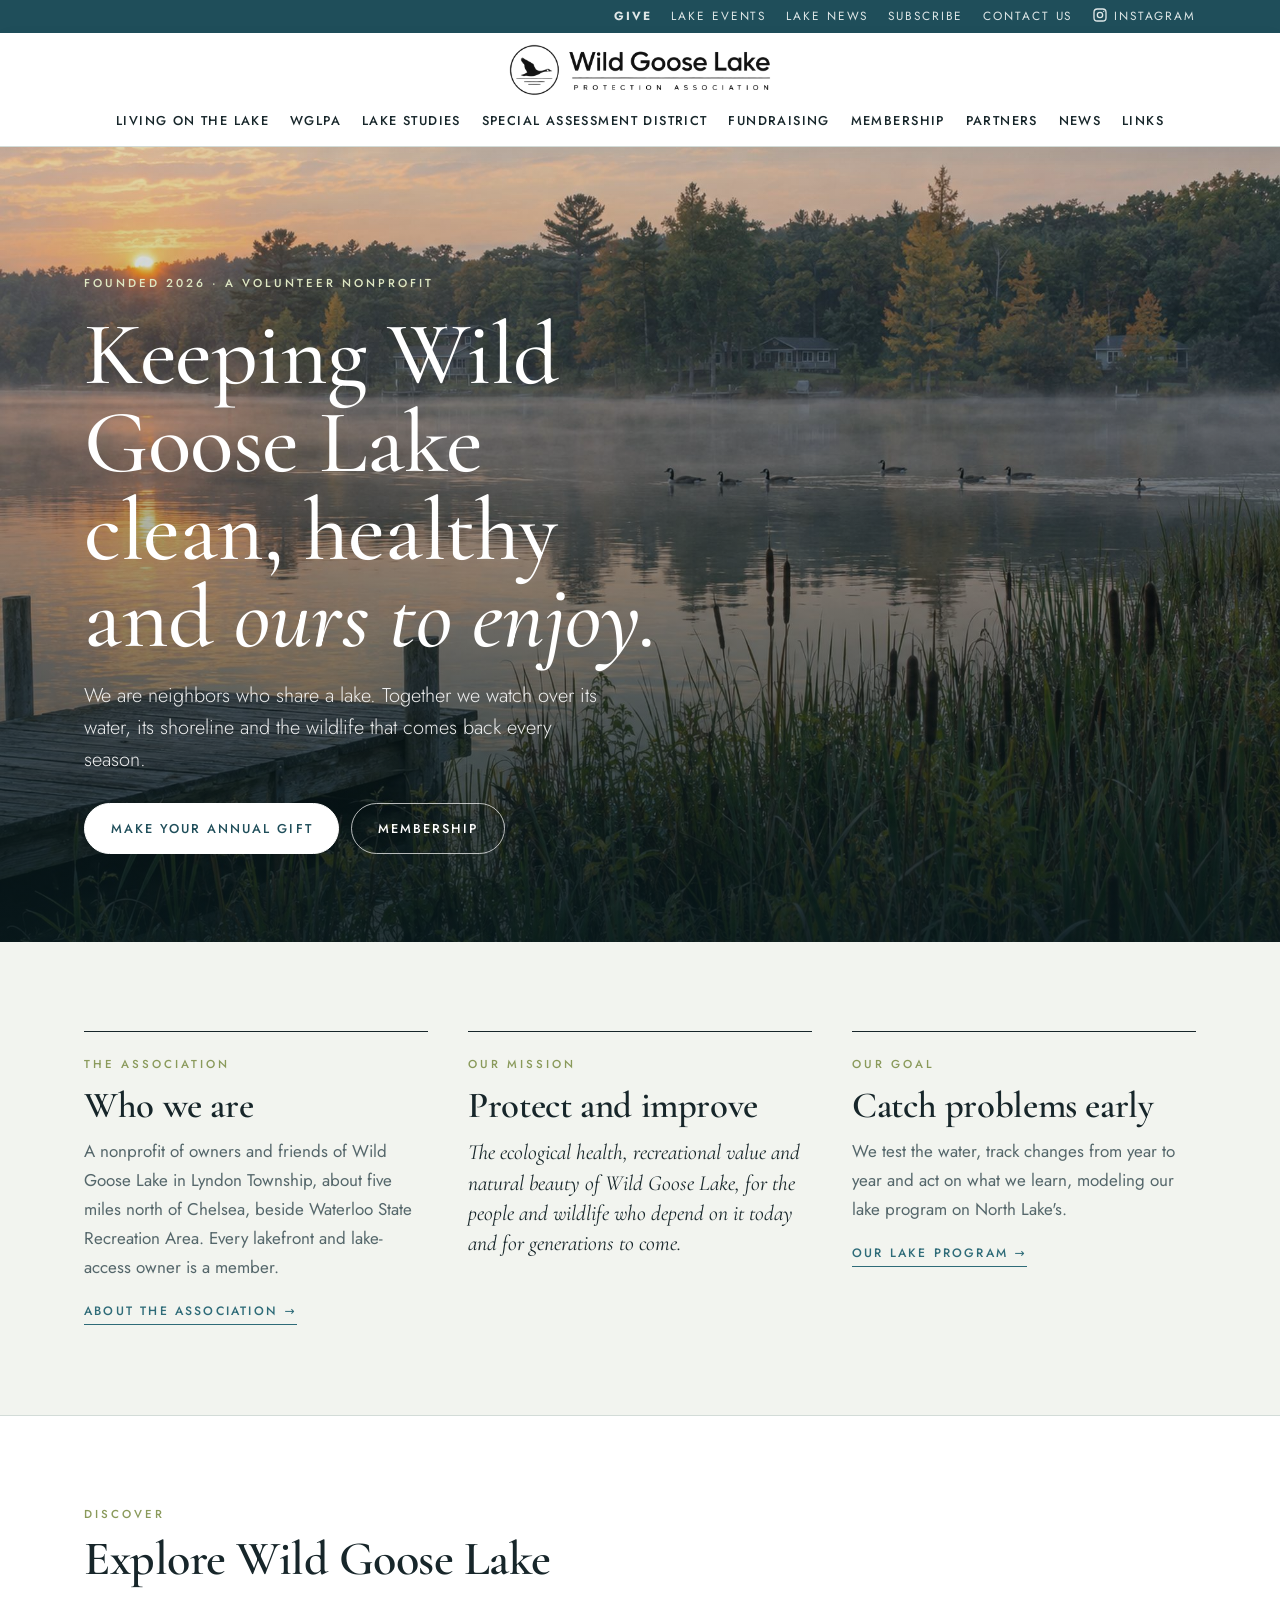
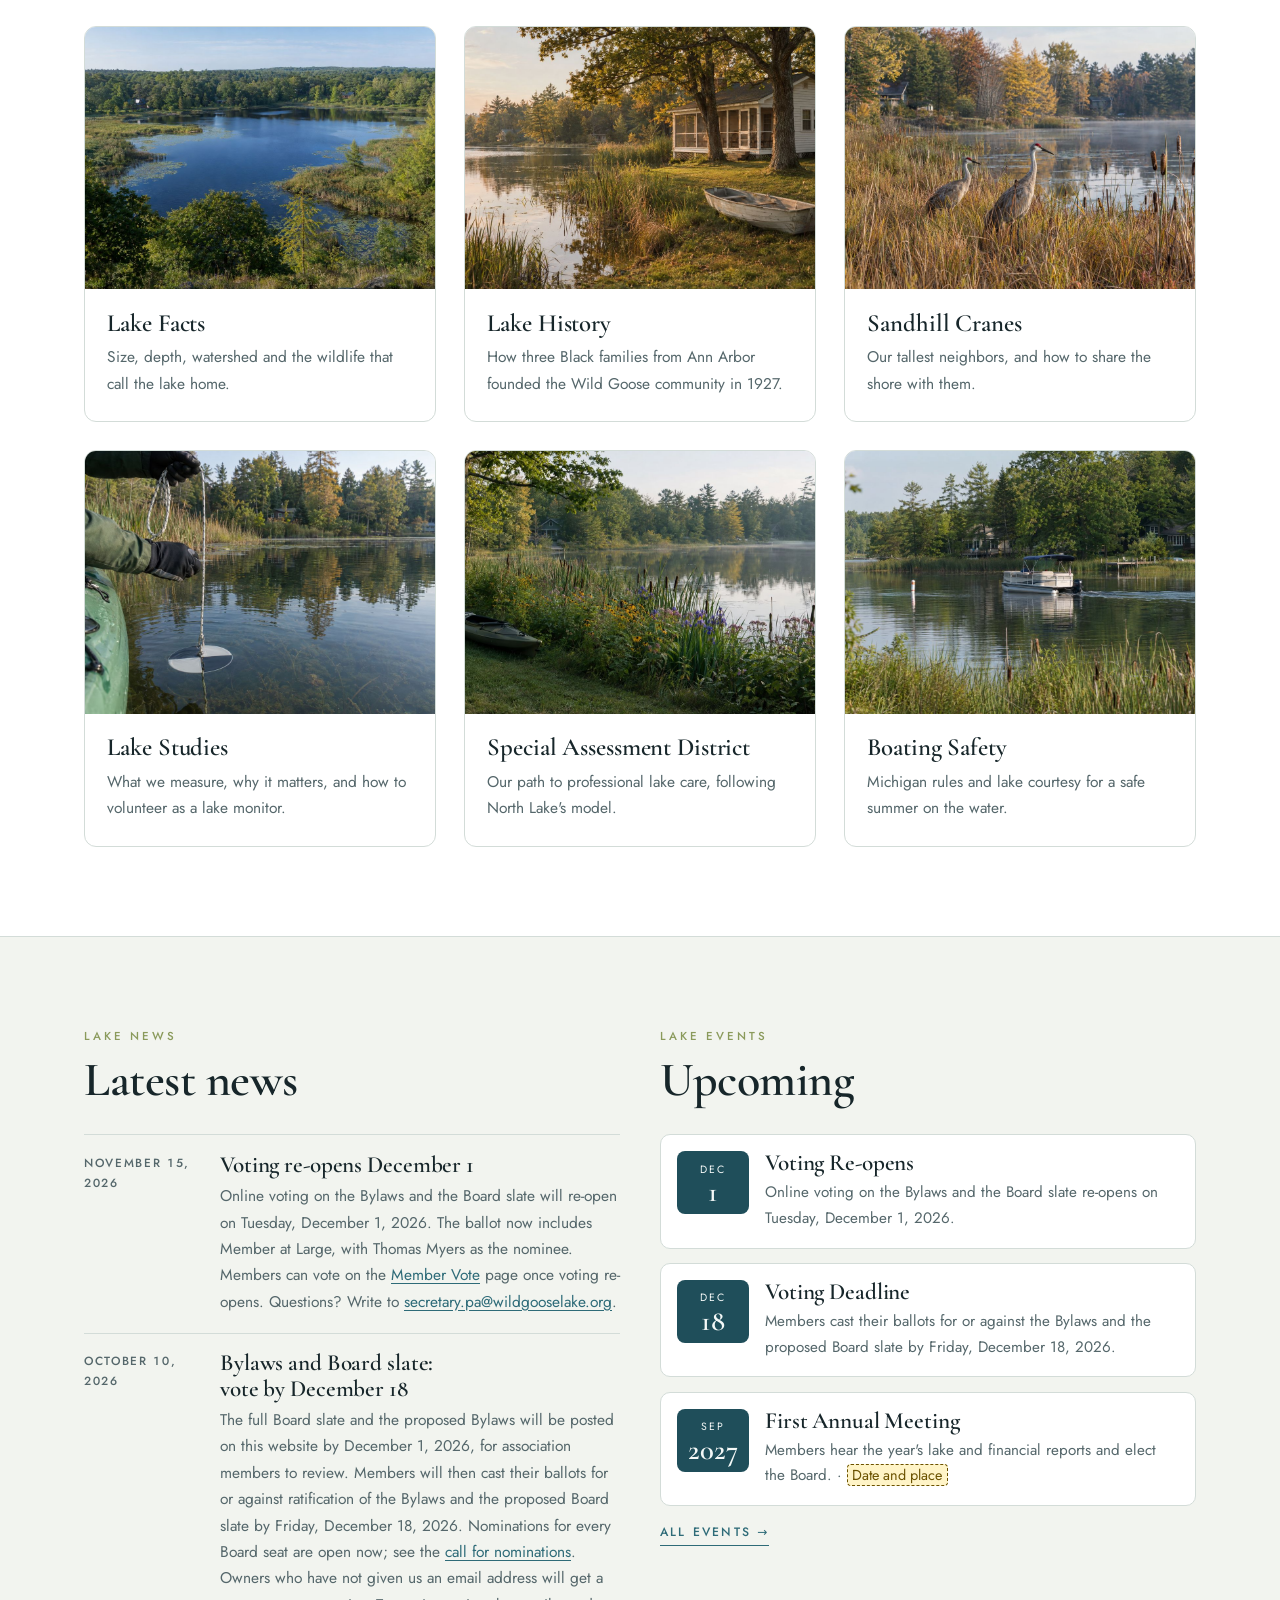
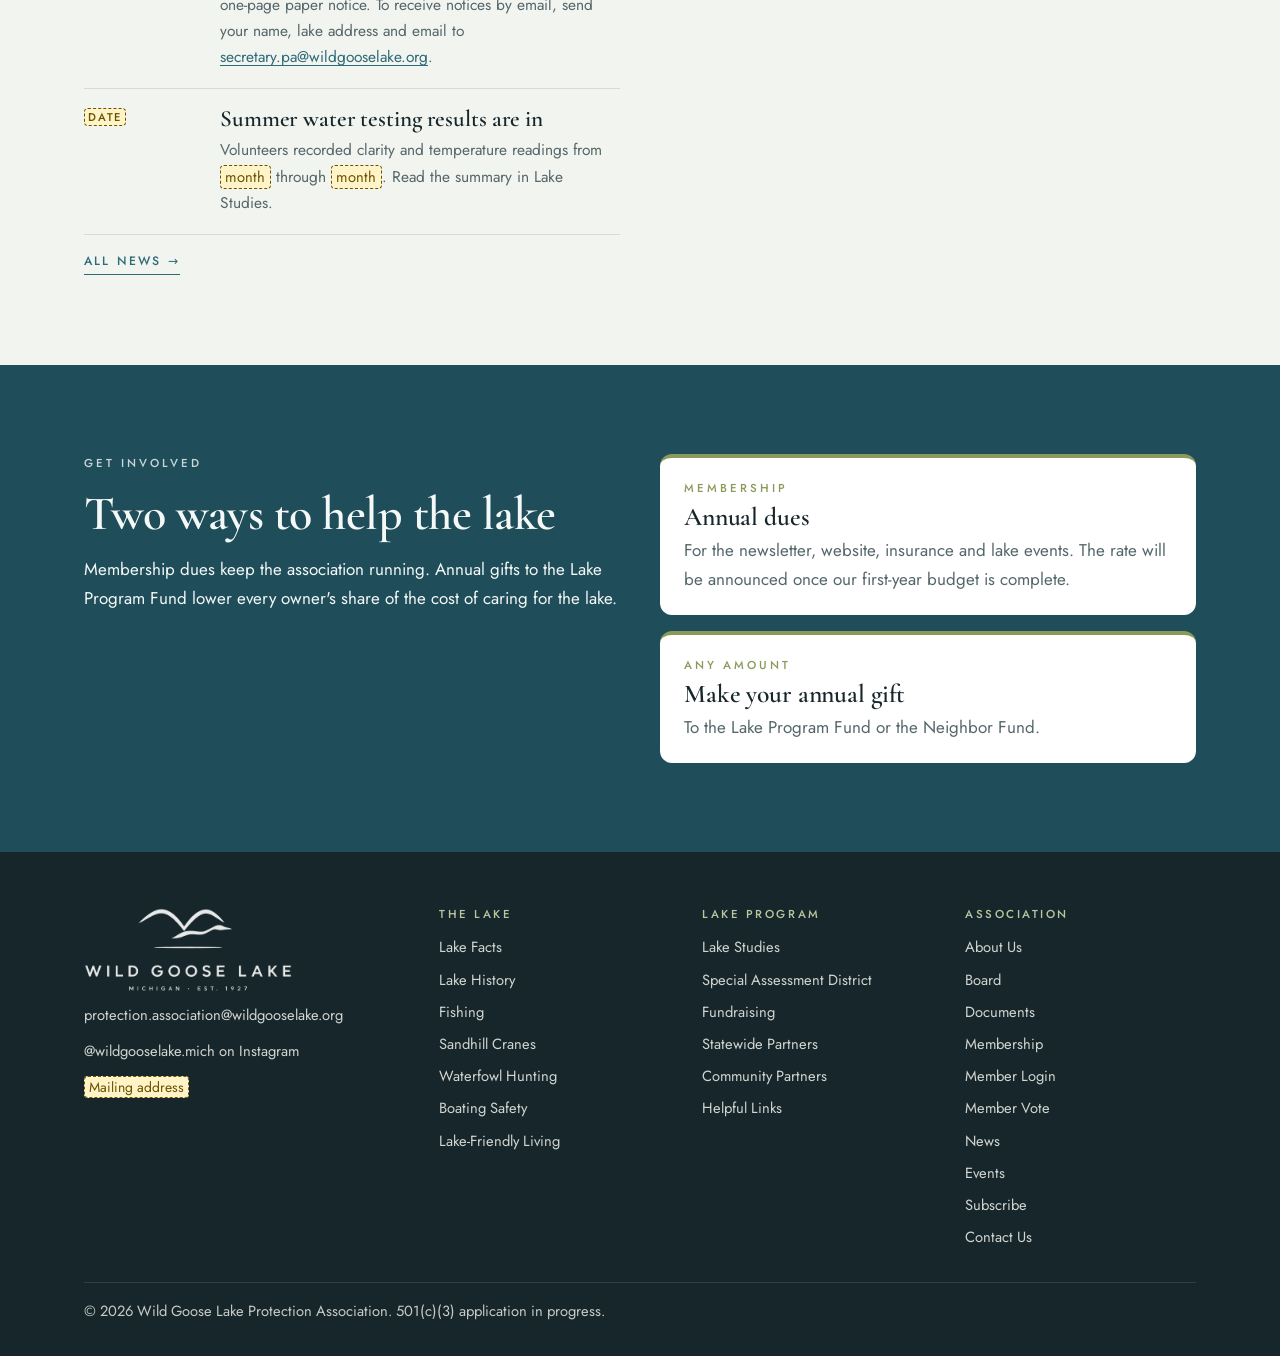
==== commit c2868b85: "Rename Director at Large to Member at Large (nominee Thomas Myers) Co-authored-by: Perplexity <norep" ====
--- a/index.html
+++ b/index.html
@@ -79,7 +79,7 @@
         <span class="eyebrow">Lake news</span>
         <h2>Latest news</h2>
         <div class="news">
-        <article><time datetime="2026-11-15">November 15, 2026</time><div><h3>Voting re-opens December 1</h3><p>Online voting on the Bylaws and the Board slate will re-open on Tuesday, December 1, 2026. The ballot now includes Director at Large, with Thomas Myers as the nominee. Members can vote on the <a href="members/vote.html">Member Vote</a> page once voting re-opens. Questions? Write to <a class="email" href="mailto:secretary.pa@wildgooselake.org">secretary.pa@wildgooselake.org</a>.</p></div></article>
+        <article><time datetime="2026-11-15">November 15, 2026</time><div><h3>Voting re-opens December 1</h3><p>Online voting on the Bylaws and the Board slate will re-open on Tuesday, December 1, 2026. The ballot now includes Member at Large, with Thomas Myers as the nominee. Members can vote on the <a href="members/vote.html">Member Vote</a> page once voting re-opens. Questions? Write to <a class="email" href="mailto:secretary.pa@wildgooselake.org">secretary.pa@wildgooselake.org</a>.</p></div></article>
         <article><time datetime="2026-10-10">October 10, 2026</time><div><h3>Bylaws and Board slate: vote by December 18</h3><p>The full Board slate and the proposed Bylaws will be posted on this website by December 1, 2026, for association members to review. Members will then cast their ballots for or against ratification of the Bylaws and the proposed Board slate by Friday, December 18, 2026. Nominations for every Board seat are open now; see the <a href="association.html#nominations">call for nominations</a>. Owners who have not given us an email address will get a one-page paper notice. To receive notices by email, send your name, lake address and email to <a class="email" href="mailto:secretary.pa@wildgooselake.org">secretary.pa@wildgooselake.org</a>.</p></div></article>
         <article><time><em class="ph">Date</em></time><div><h3>Summer water testing results are in</h3><p>Volunteers recorded clarity and temperature readings from <em class="ph">month</em> through <em class="ph">month</em>. Read the summary in Lake Studies.</p></div></article>
         </div>
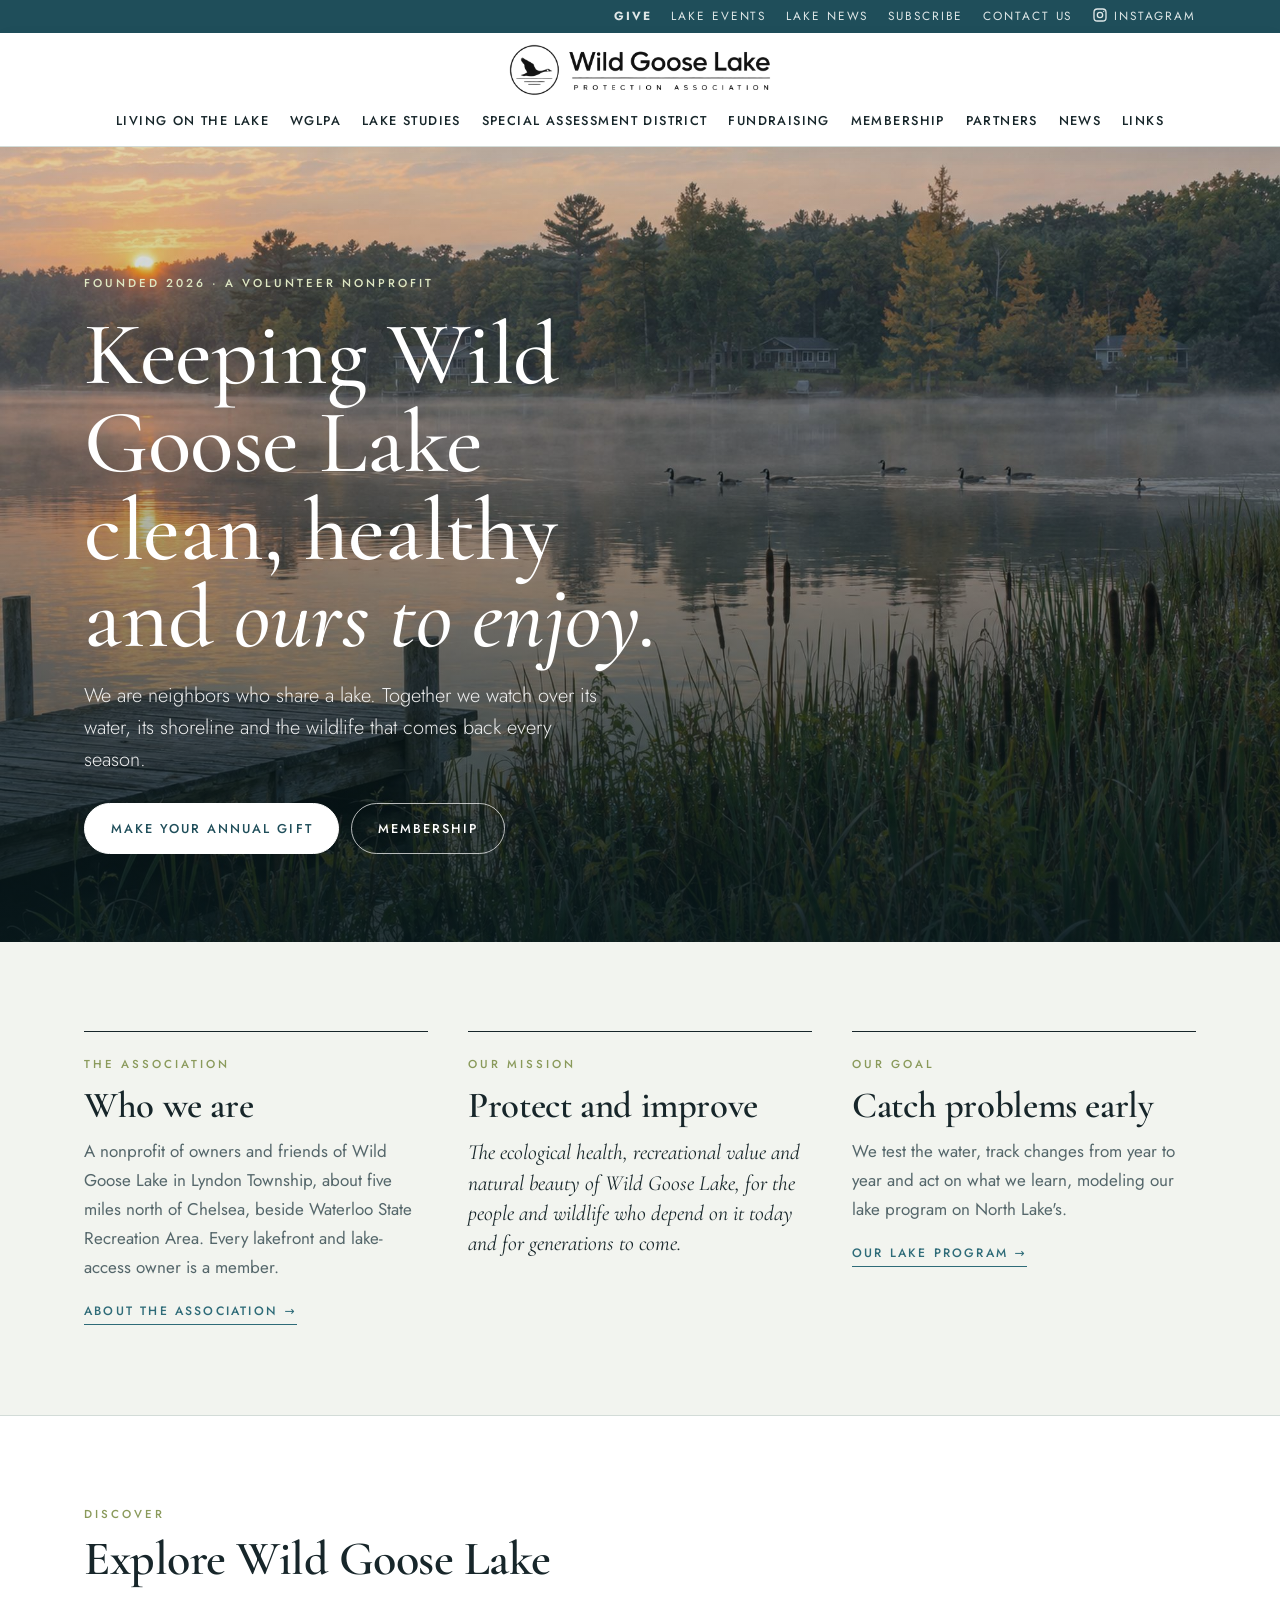
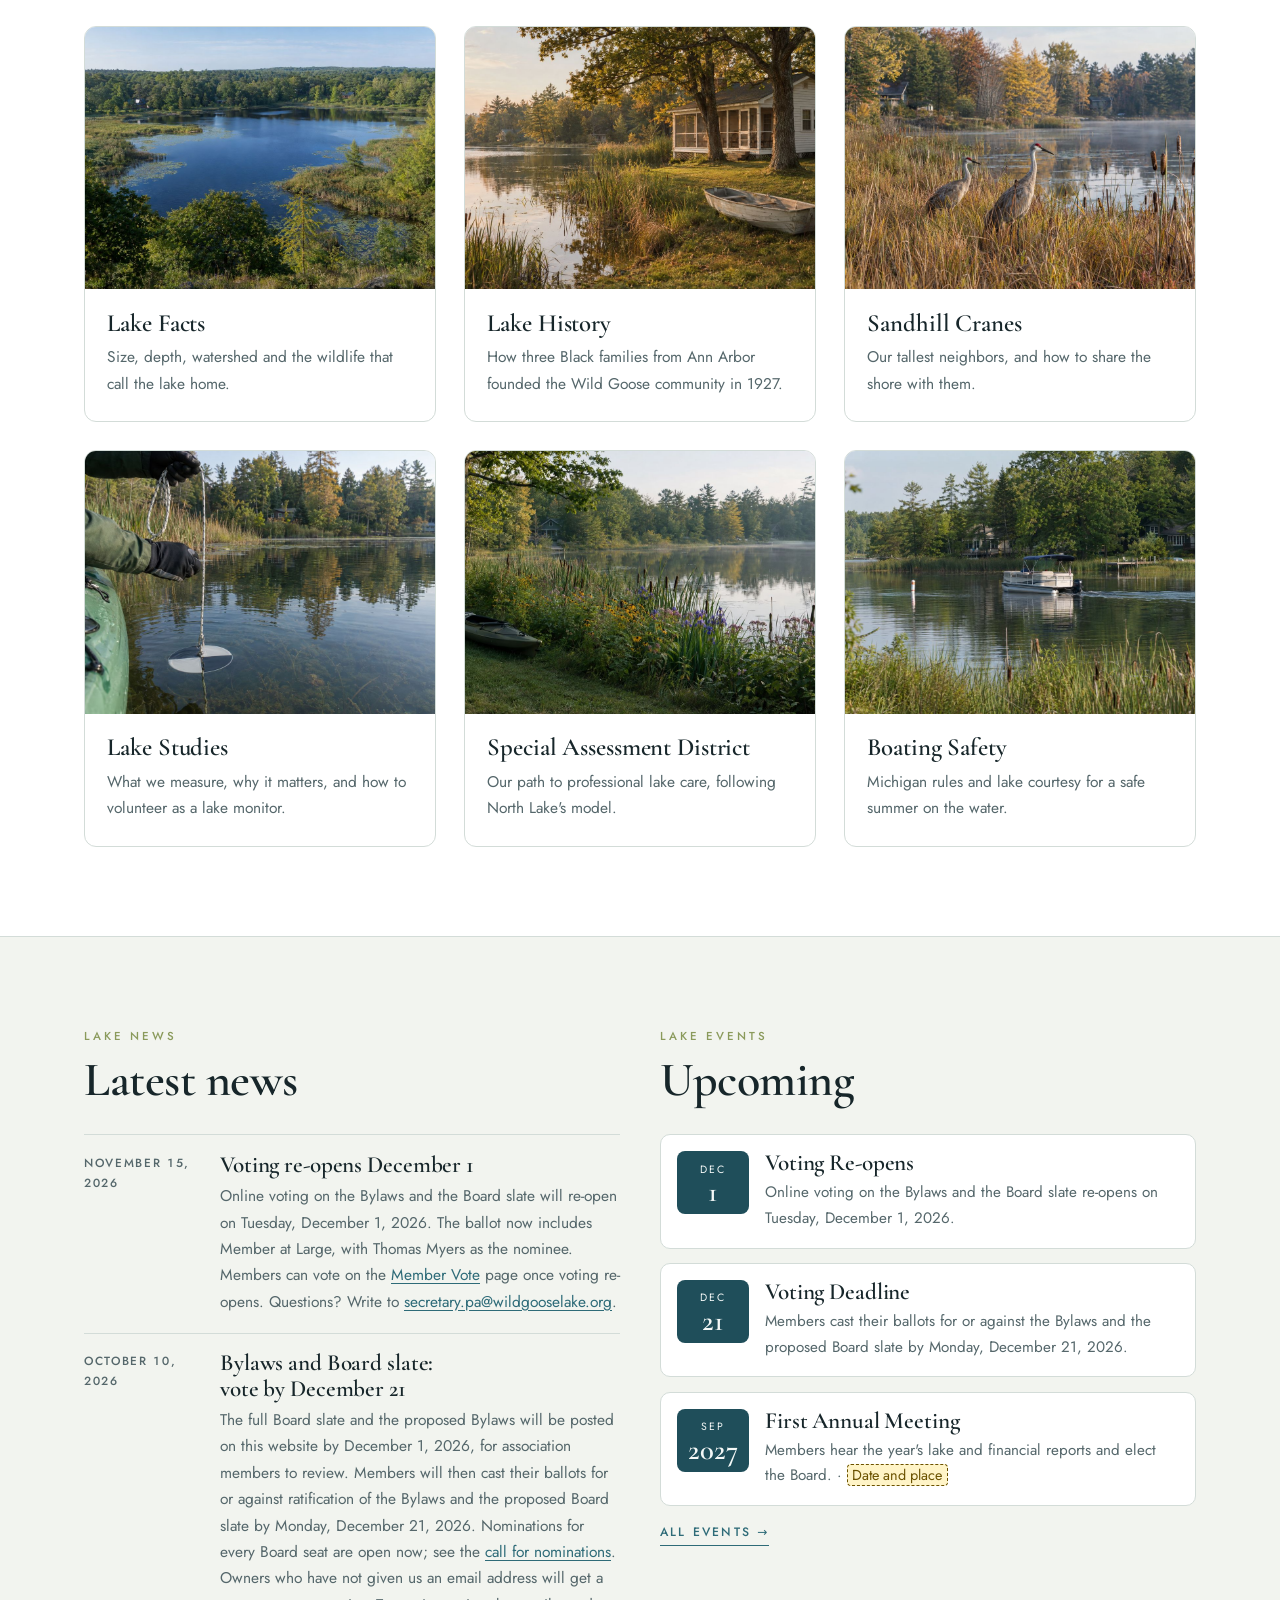
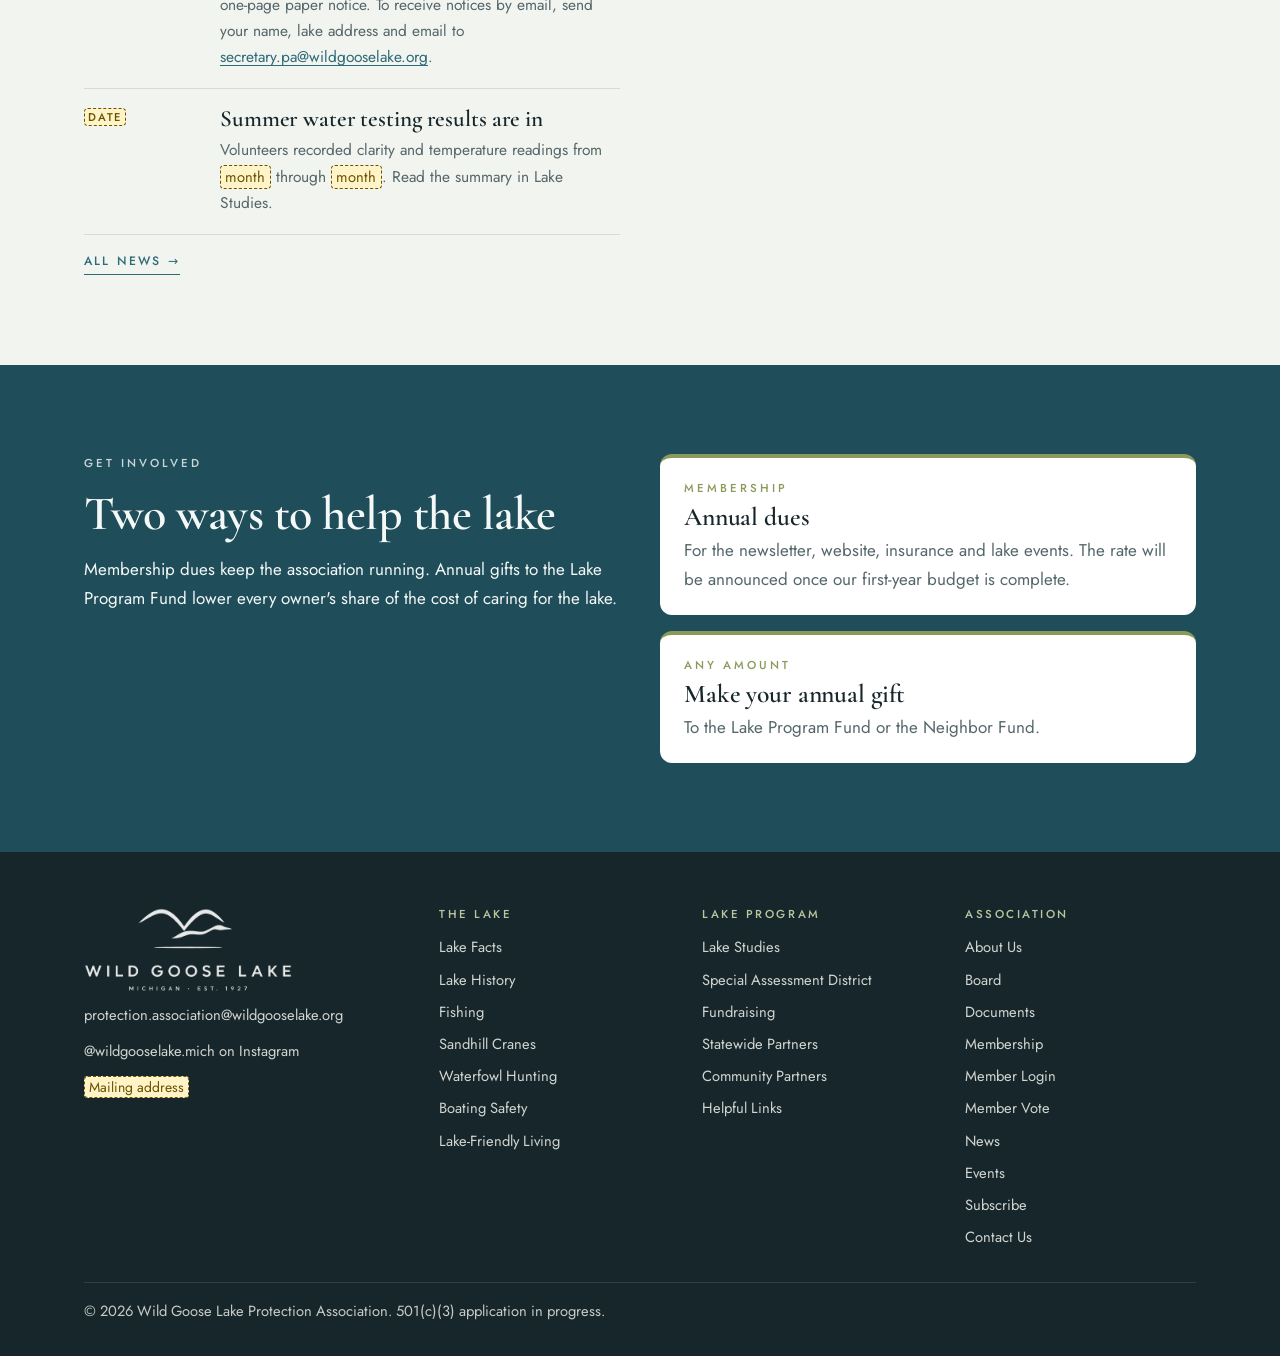
==== commit f641d810: "Change voting deadline to Monday, December 21, 2026 Co-authored-by: Perplexity <noreply@perplexity.a" ====
--- a/index.html
+++ b/index.html
@@ -80,7 +80,7 @@
         <h2>Latest news</h2>
         <div class="news">
         <article><time datetime="2026-11-15">November 15, 2026</time><div><h3>Voting re-opens December 1</h3><p>Online voting on the Bylaws and the Board slate will re-open on Tuesday, December 1, 2026. The ballot now includes Member at Large, with Thomas Myers as the nominee. Members can vote on the <a href="members/vote.html">Member Vote</a> page once voting re-opens. Questions? Write to <a class="email" href="mailto:secretary.pa@wildgooselake.org">secretary.pa@wildgooselake.org</a>.</p></div></article>
-        <article><time datetime="2026-10-10">October 10, 2026</time><div><h3>Bylaws and Board slate: vote by December 18</h3><p>The full Board slate and the proposed Bylaws will be posted on this website by December 1, 2026, for association members to review. Members will then cast their ballots for or against ratification of the Bylaws and the proposed Board slate by Friday, December 18, 2026. Nominations for every Board seat are open now; see the <a href="association.html#nominations">call for nominations</a>. Owners who have not given us an email address will get a one-page paper notice. To receive notices by email, send your name, lake address and email to <a class="email" href="mailto:secretary.pa@wildgooselake.org">secretary.pa@wildgooselake.org</a>.</p></div></article>
+        <article><time datetime="2026-10-10">October 10, 2026</time><div><h3>Bylaws and Board slate: vote by December 21</h3><p>The full Board slate and the proposed Bylaws will be posted on this website by December 1, 2026, for association members to review. Members will then cast their ballots for or against ratification of the Bylaws and the proposed Board slate by Monday, December 21, 2026. Nominations for every Board seat are open now; see the <a href="association.html#nominations">call for nominations</a>. Owners who have not given us an email address will get a one-page paper notice. To receive notices by email, send your name, lake address and email to <a class="email" href="mailto:secretary.pa@wildgooselake.org">secretary.pa@wildgooselake.org</a>.</p></div></article>
         <article><time><em class="ph">Date</em></time><div><h3>Summer water testing results are in</h3><p>Volunteers recorded clarity and temperature readings from <em class="ph">month</em> through <em class="ph">month</em>. Read the summary in Lake Studies.</p></div></article>
         </div>
         <a class="more" href="news.html">All news</a>
@@ -90,7 +90,7 @@
         <h2>Upcoming</h2>
         <div class="events">
         <div class="event"><div class="date"><span>Dec</span><b>1</b></div><div><h3>Voting Re-opens</h3><p>Online voting on the Bylaws and the Board slate re-opens on Tuesday, December 1, 2026.</p></div></div>
-        <div class="event"><div class="date"><span>Dec</span><b>18</b></div><div><h3>Voting Deadline</h3><p>Members cast their ballots for or against the Bylaws and the proposed Board slate by Friday, December 18, 2026.</p></div></div>
+        <div class="event"><div class="date"><span>Dec</span><b>21</b></div><div><h3>Voting Deadline</h3><p>Members cast their ballots for or against the Bylaws and the proposed Board slate by Monday, December 21, 2026.</p></div></div>
         <div class="event"><div class="date"><span>Sep</span><b>2027</b></div><div><h3>First Annual Meeting</h3><p>Members hear the year's lake and financial reports and elect the Board. · <em class="ph">Date and place</em></p></div></div>
         </div>
         <a class="more" href="news.html#events">All events</a>
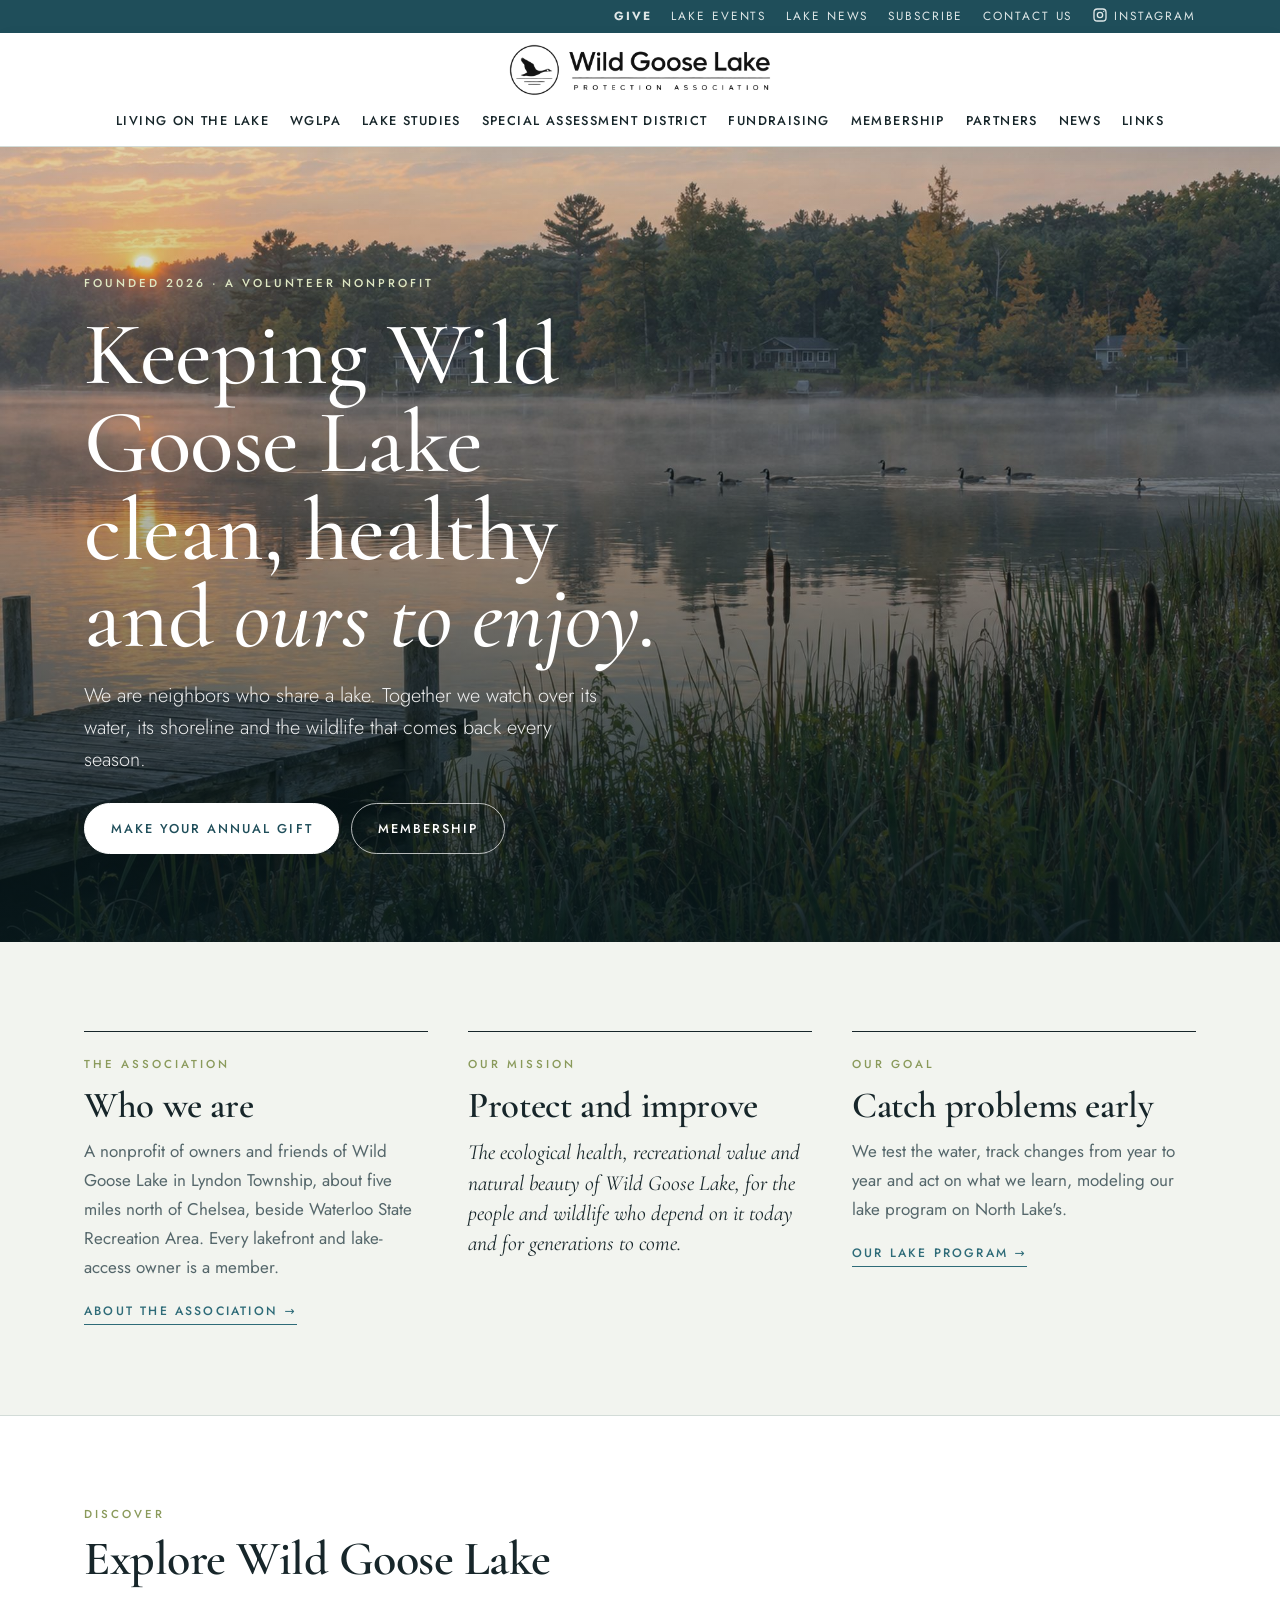
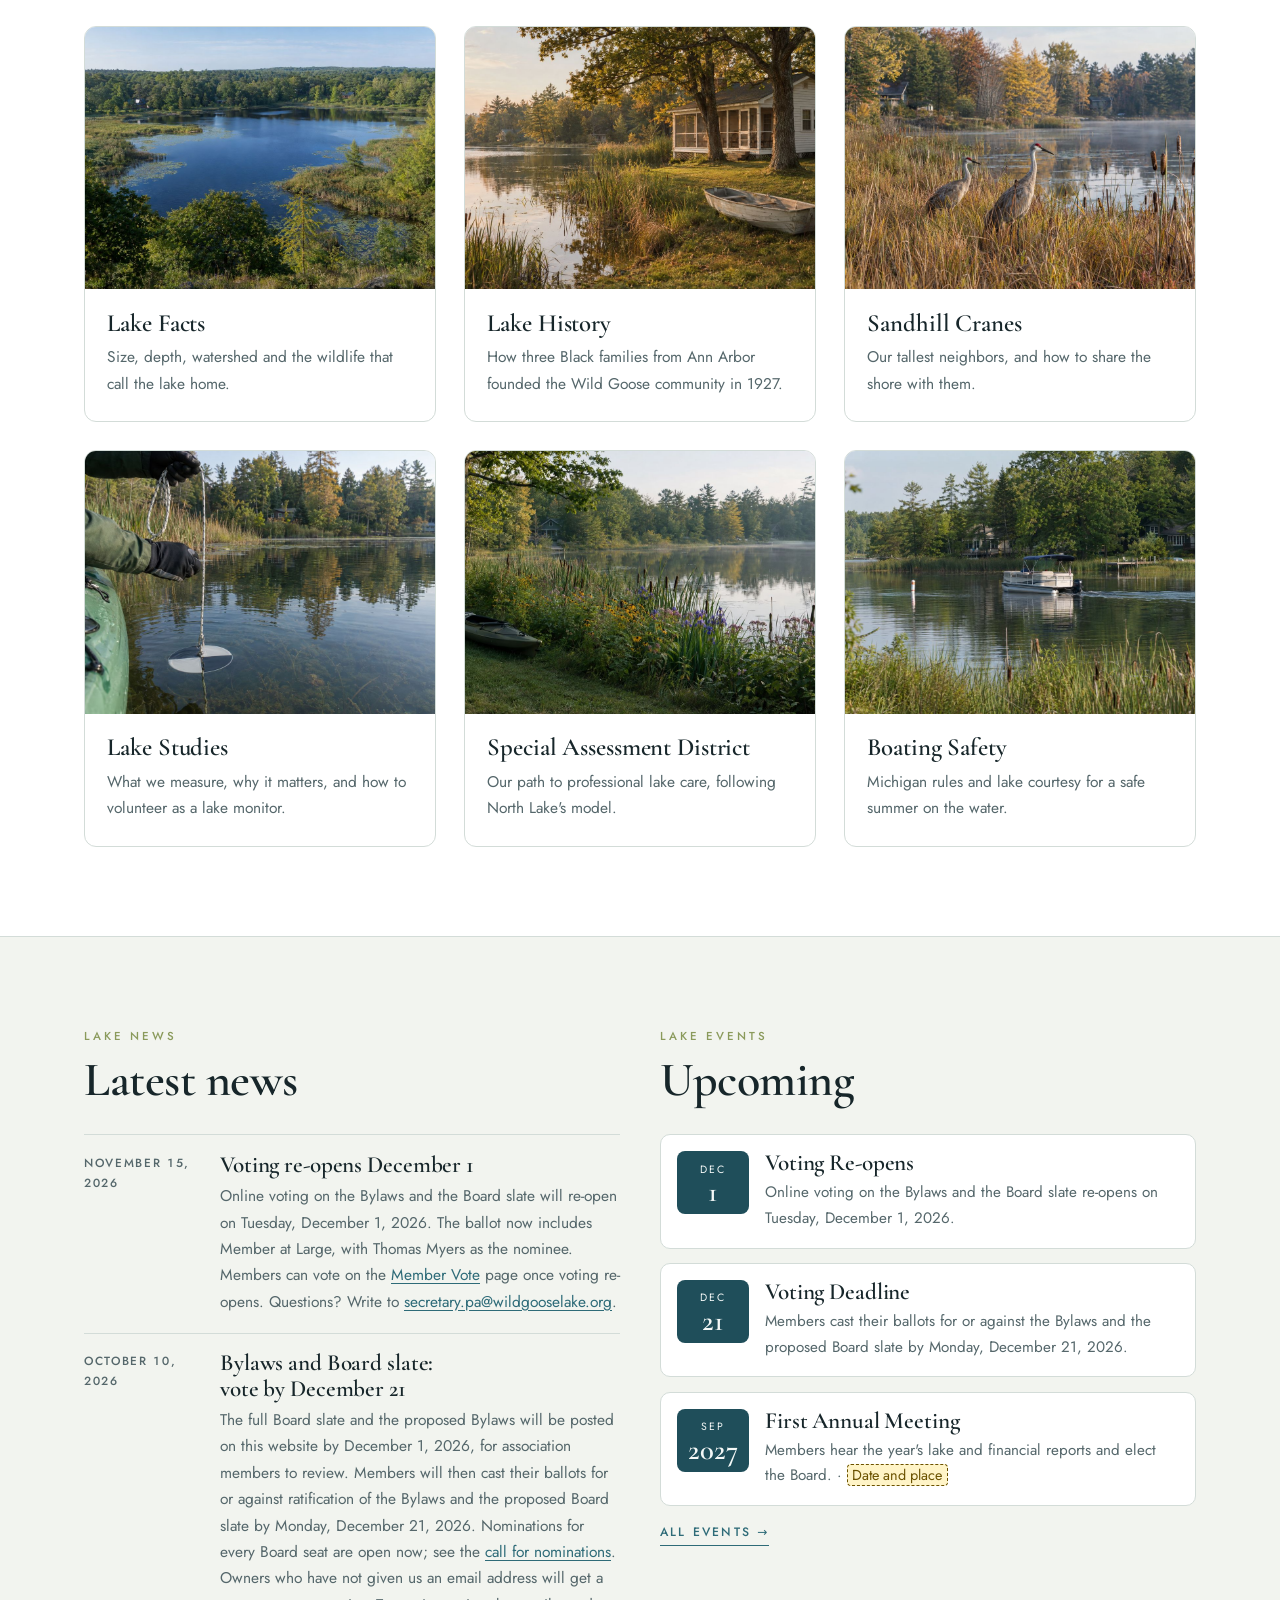
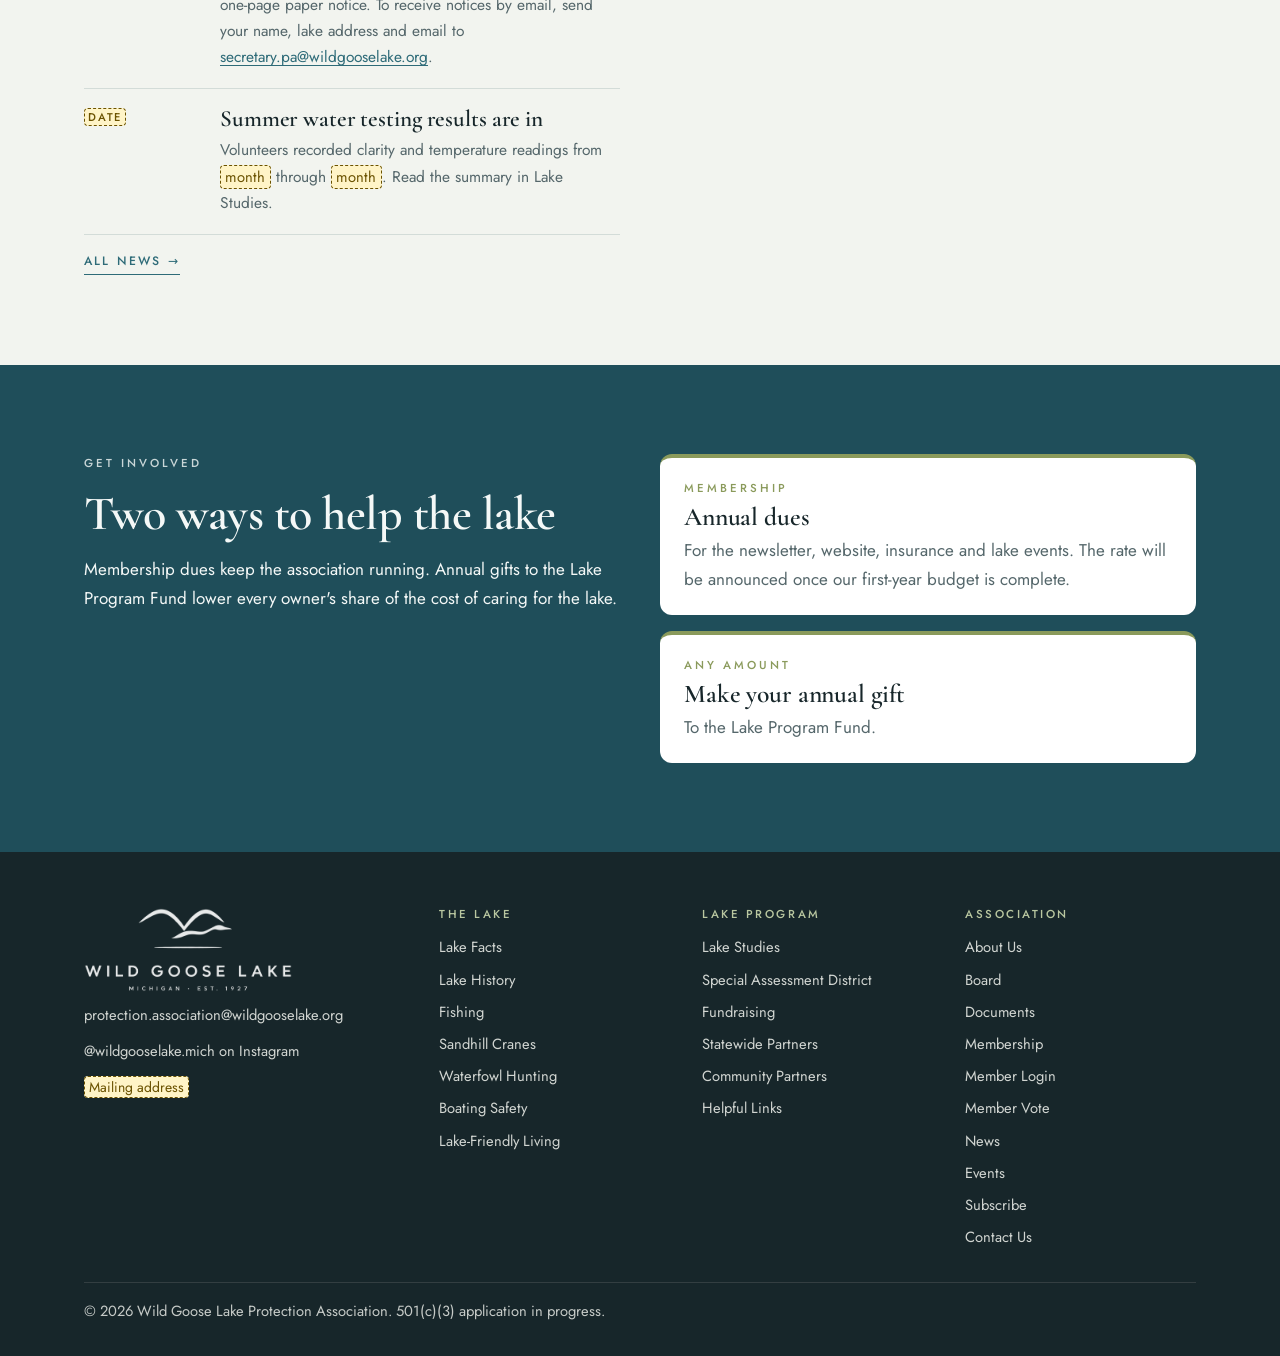
==== commit fc9b37cc: "Remove all references to the Neighbor Fund Removes the Neighbor Fund menu item from every page, the " ====
--- a/index.html
+++ b/index.html
@@ -29,7 +29,7 @@
         <ul class="sub"><li><a href="studies.html#studies">Water Quality Monitoring</a></li><li><a href="studies.html#studies">Aquatic Plants &amp; Invasives</a></li><li><a href="studies.html#reports">Reports Archive</a></li></ul></li>
       <li><a href="assessment.html#assessment">Special Assessment District</a></li>
       <li><a href="fundraising.html#fundraising">Fundraising</a>
-        <ul class="sub"><li><a href="fundraising.html#give">Lake Program Fund</a></li><li><a href="fundraising.html#neighbor-fund">Neighbor Fund</a></li></ul></li>
+        <ul class="sub"><li><a href="fundraising.html#give">Lake Program Fund</a></li></ul></li>
       <li><a href="membership.html#join">Membership</a>
         <ul class="sub"><li><a href="membership.html#join">Join &amp; Dues</a></li><li><a href="members/">Member Login</a></li><li><a href="members/vote.html">Member Vote</a></li></ul></li>
       <li><a href="partners.html#partners">Partners</a>
@@ -107,7 +107,7 @@
       </div>
       <div class="help-actions">
         <a class="help-card" href="membership.html"><span class="eyebrow">Membership</span><h3>Annual dues</h3><p>For the newsletter, website, insurance and lake events. The rate will be announced once our first-year budget is complete.</p></a>
-        <a class="help-card" href="fundraising.html#give"><span class="eyebrow">Any amount</span><h3>Make your annual gift</h3><p>To the Lake Program Fund or the Neighbor Fund.</p></a>
+        <a class="help-card" href="fundraising.html#give"><span class="eyebrow">Any amount</span><h3>Make your annual gift</h3><p>To the Lake Program Fund.</p></a>
       </div>
     </div>
   </section>
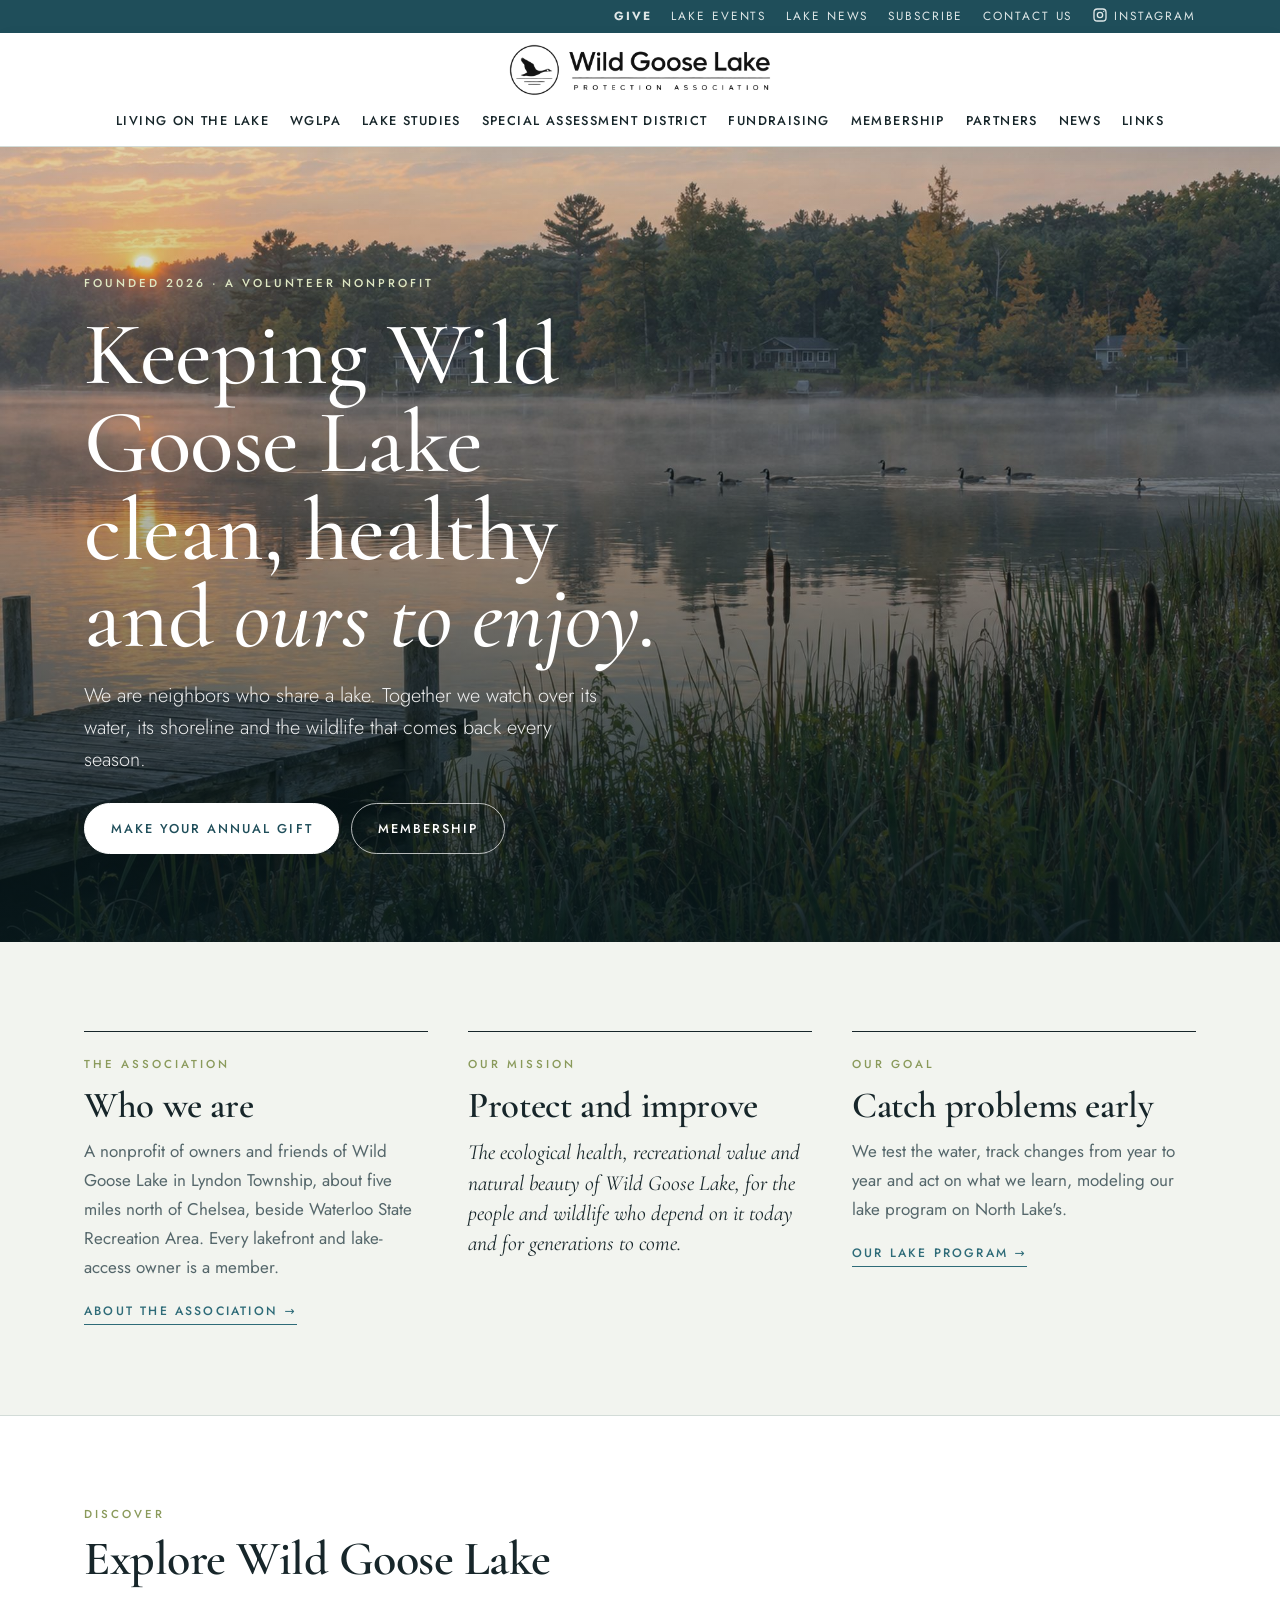
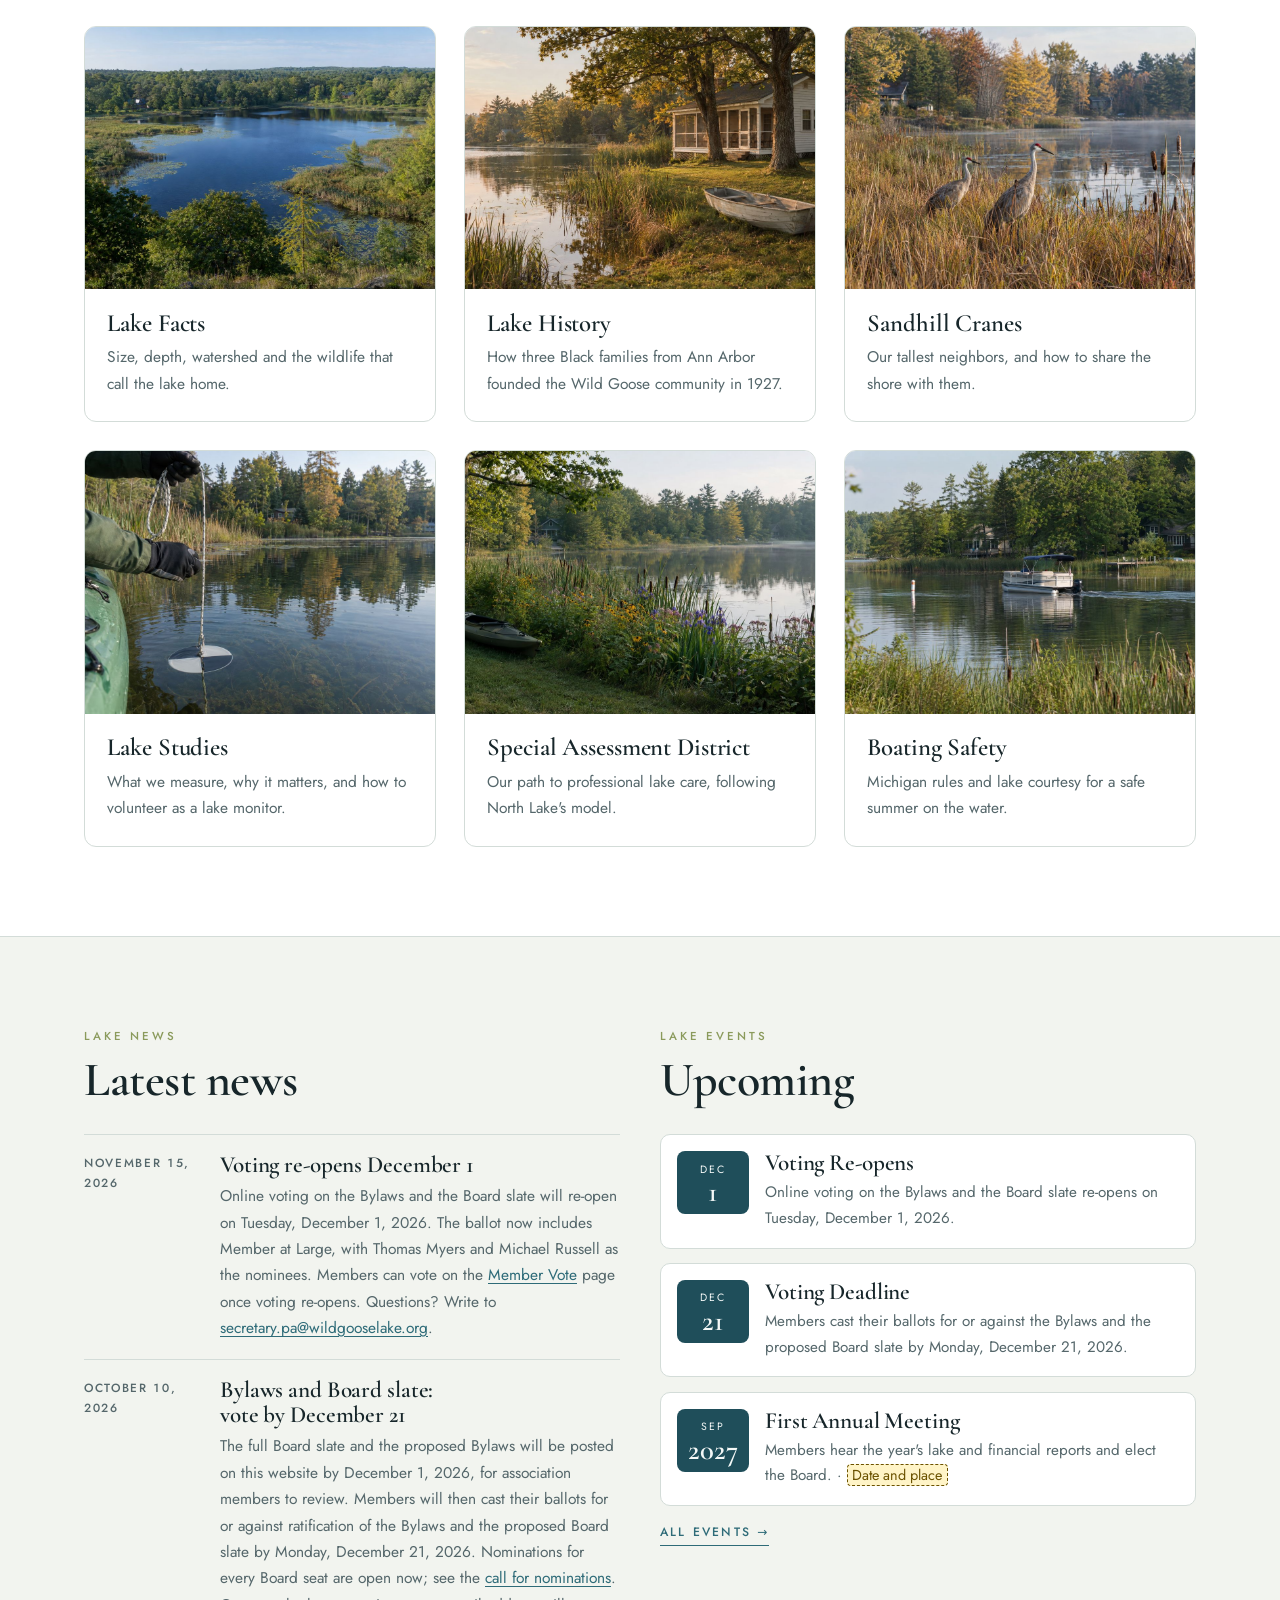
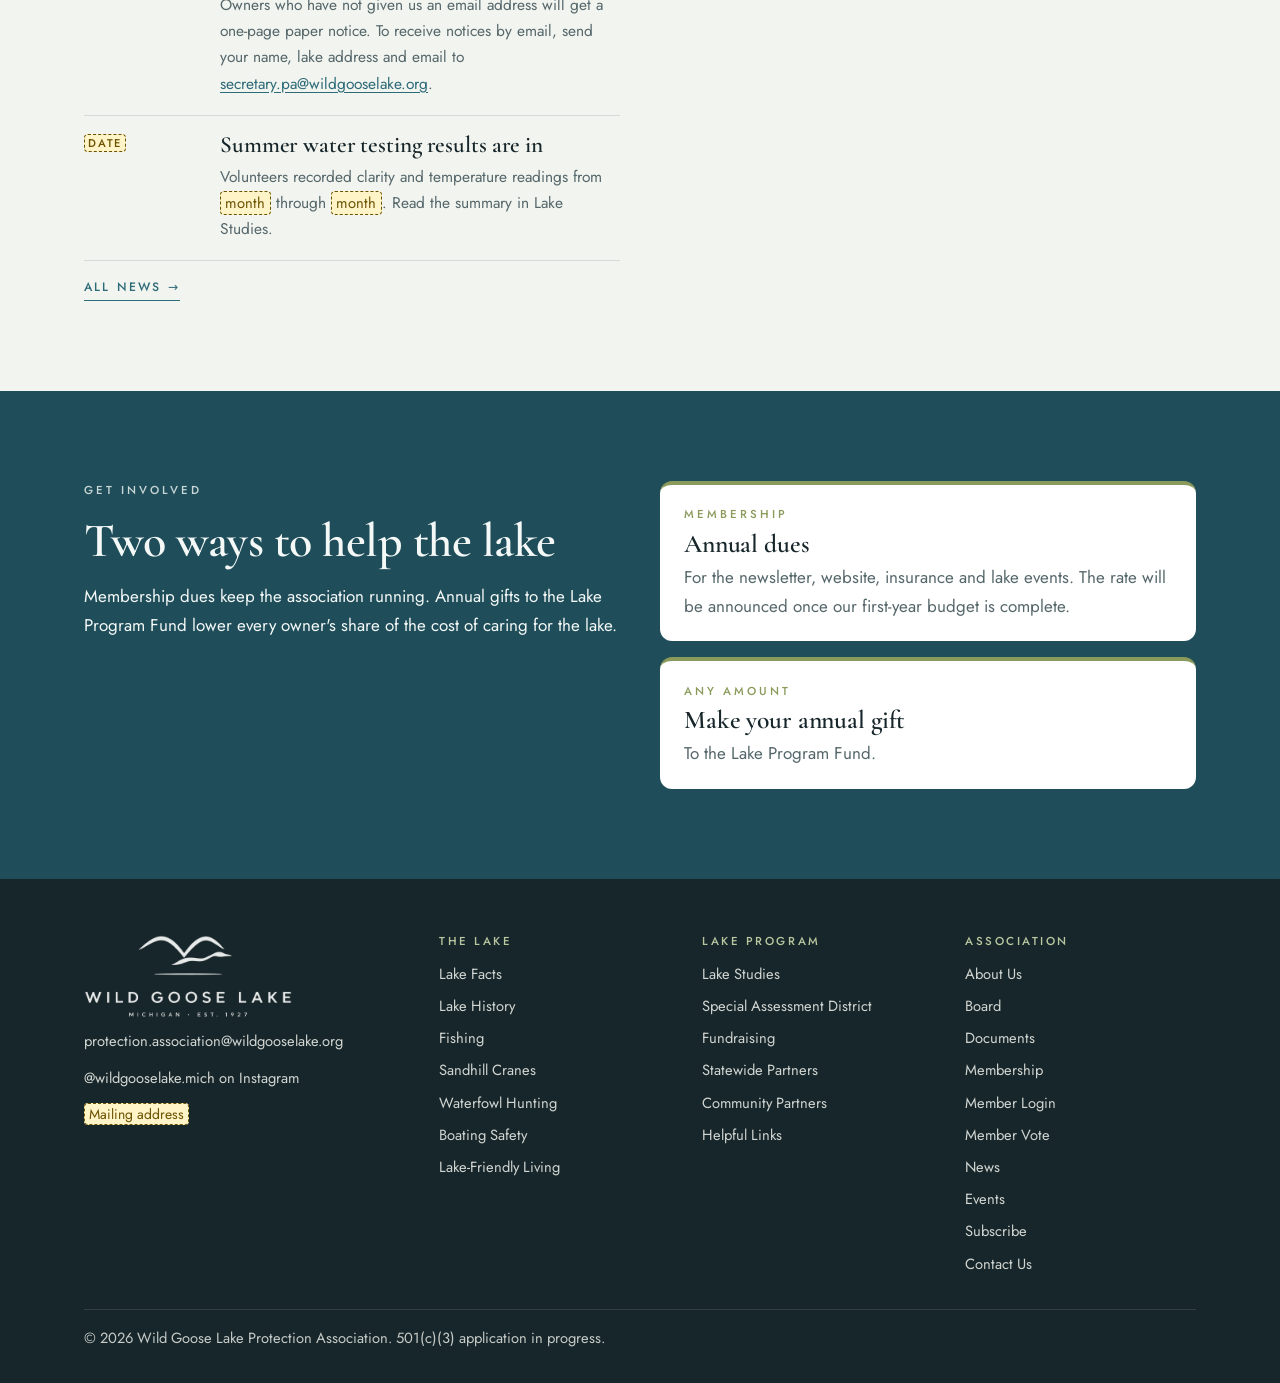
==== commit 507a6ecd: "Add Michael Russell as second nominee for Member at Large Member at Large becomes a choose-one race " ====
--- a/index.html
+++ b/index.html
@@ -79,7 +79,7 @@
         <span class="eyebrow">Lake news</span>
         <h2>Latest news</h2>
         <div class="news">
-        <article><time datetime="2026-11-15">November 15, 2026</time><div><h3>Voting re-opens December 1</h3><p>Online voting on the Bylaws and the Board slate will re-open on Tuesday, December 1, 2026. The ballot now includes Member at Large, with Thomas Myers as the nominee. Members can vote on the <a href="members/vote.html">Member Vote</a> page once voting re-opens. Questions? Write to <a class="email" href="mailto:secretary.pa@wildgooselake.org">secretary.pa@wildgooselake.org</a>.</p></div></article>
+        <article><time datetime="2026-11-15">November 15, 2026</time><div><h3>Voting re-opens December 1</h3><p>Online voting on the Bylaws and the Board slate will re-open on Tuesday, December 1, 2026. The ballot now includes Member at Large, with Thomas Myers and Michael Russell as the nominees. Members can vote on the <a href="members/vote.html">Member Vote</a> page once voting re-opens. Questions? Write to <a class="email" href="mailto:secretary.pa@wildgooselake.org">secretary.pa@wildgooselake.org</a>.</p></div></article>
         <article><time datetime="2026-10-10">October 10, 2026</time><div><h3>Bylaws and Board slate: vote by December 21</h3><p>The full Board slate and the proposed Bylaws will be posted on this website by December 1, 2026, for association members to review. Members will then cast their ballots for or against ratification of the Bylaws and the proposed Board slate by Monday, December 21, 2026. Nominations for every Board seat are open now; see the <a href="association.html#nominations">call for nominations</a>. Owners who have not given us an email address will get a one-page paper notice. To receive notices by email, send your name, lake address and email to <a class="email" href="mailto:secretary.pa@wildgooselake.org">secretary.pa@wildgooselake.org</a>.</p></div></article>
         <article><time><em class="ph">Date</em></time><div><h3>Summer water testing results are in</h3><p>Volunteers recorded clarity and temperature readings from <em class="ph">month</em> through <em class="ph">month</em>. Read the summary in Lake Studies.</p></div></article>
         </div>
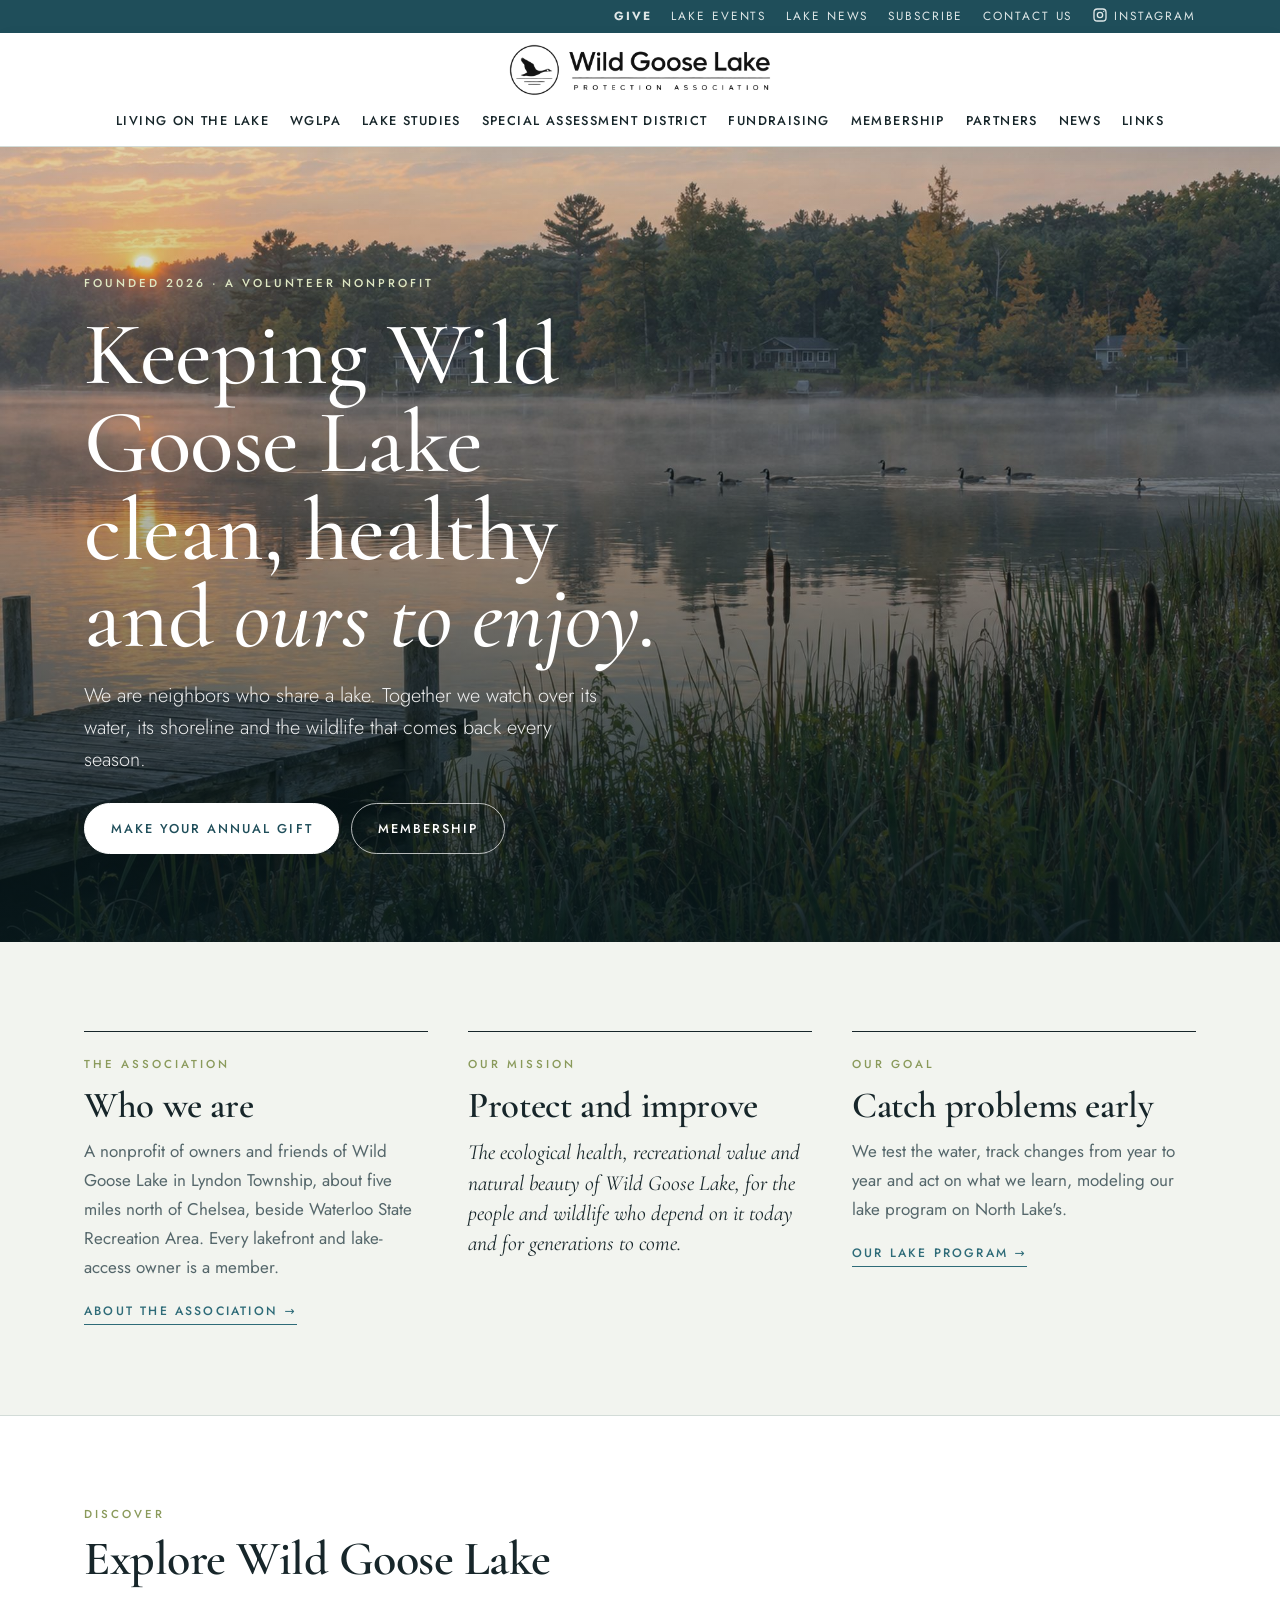
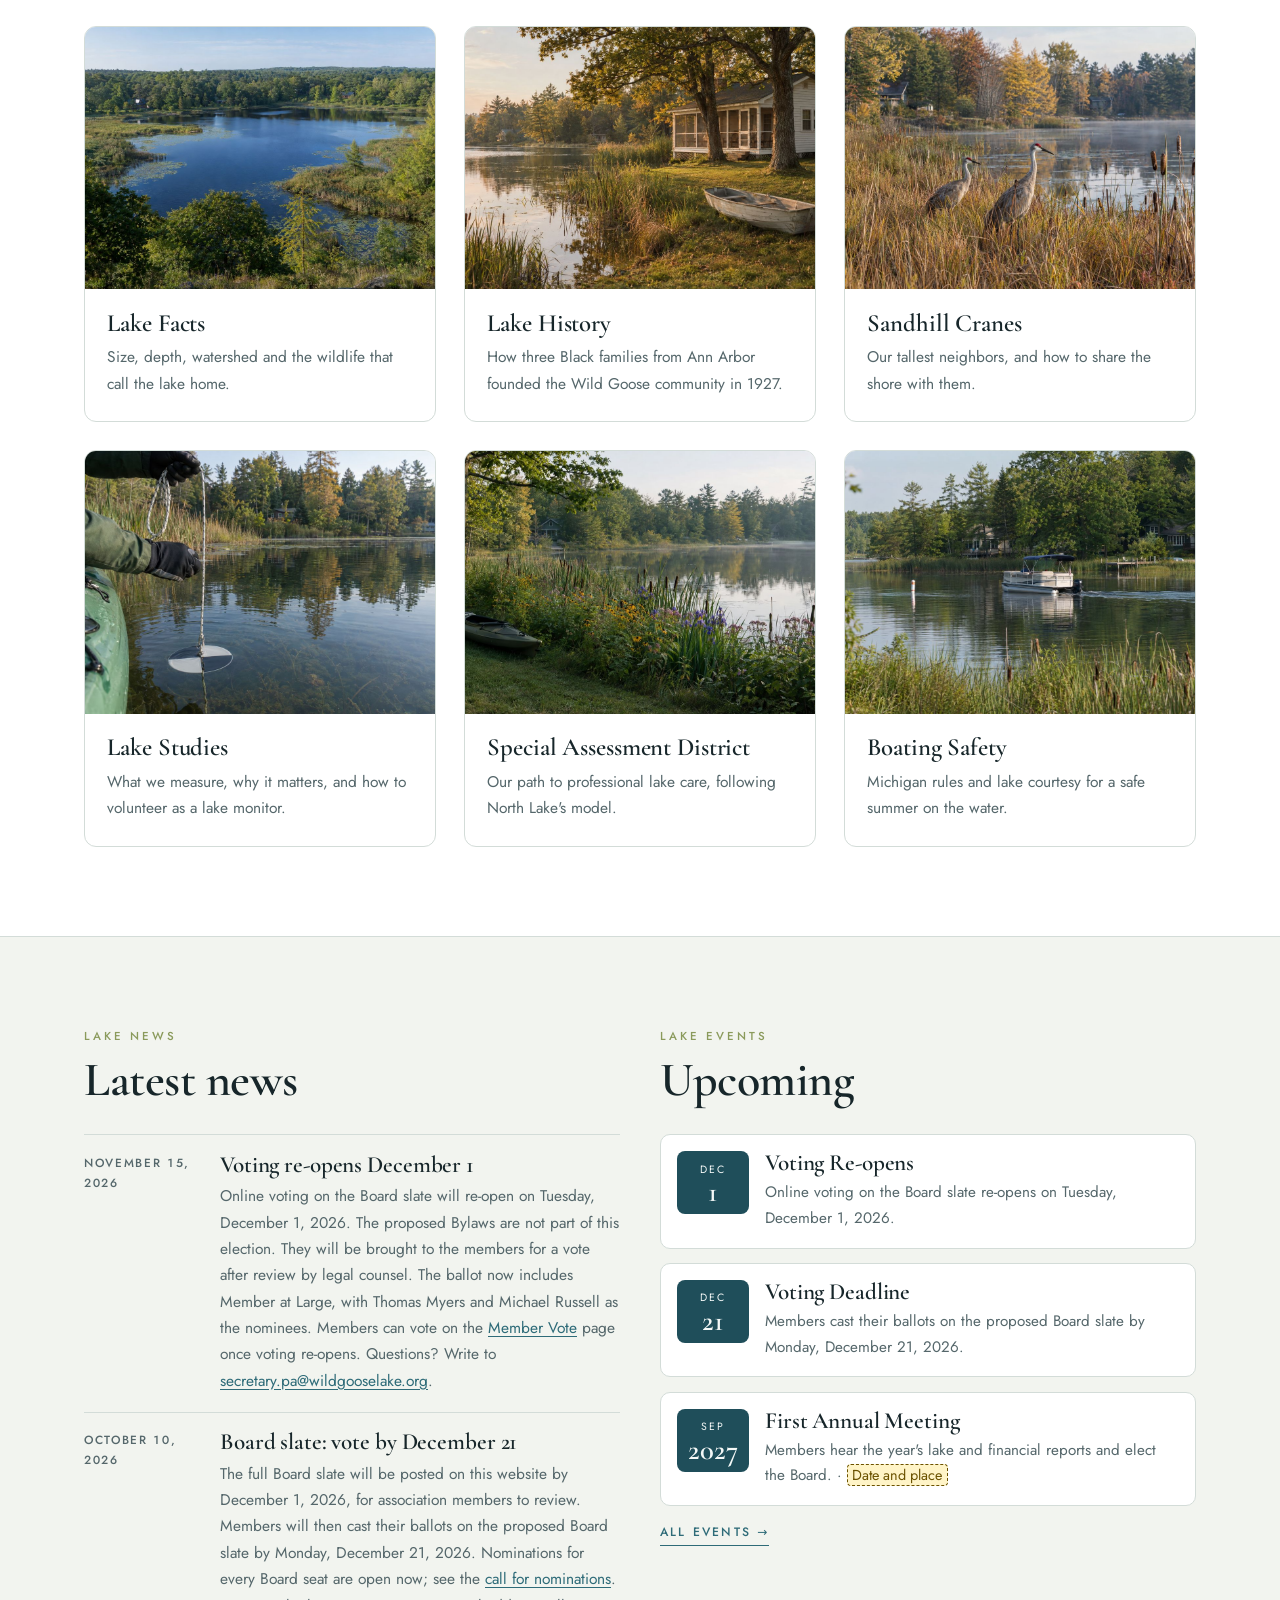
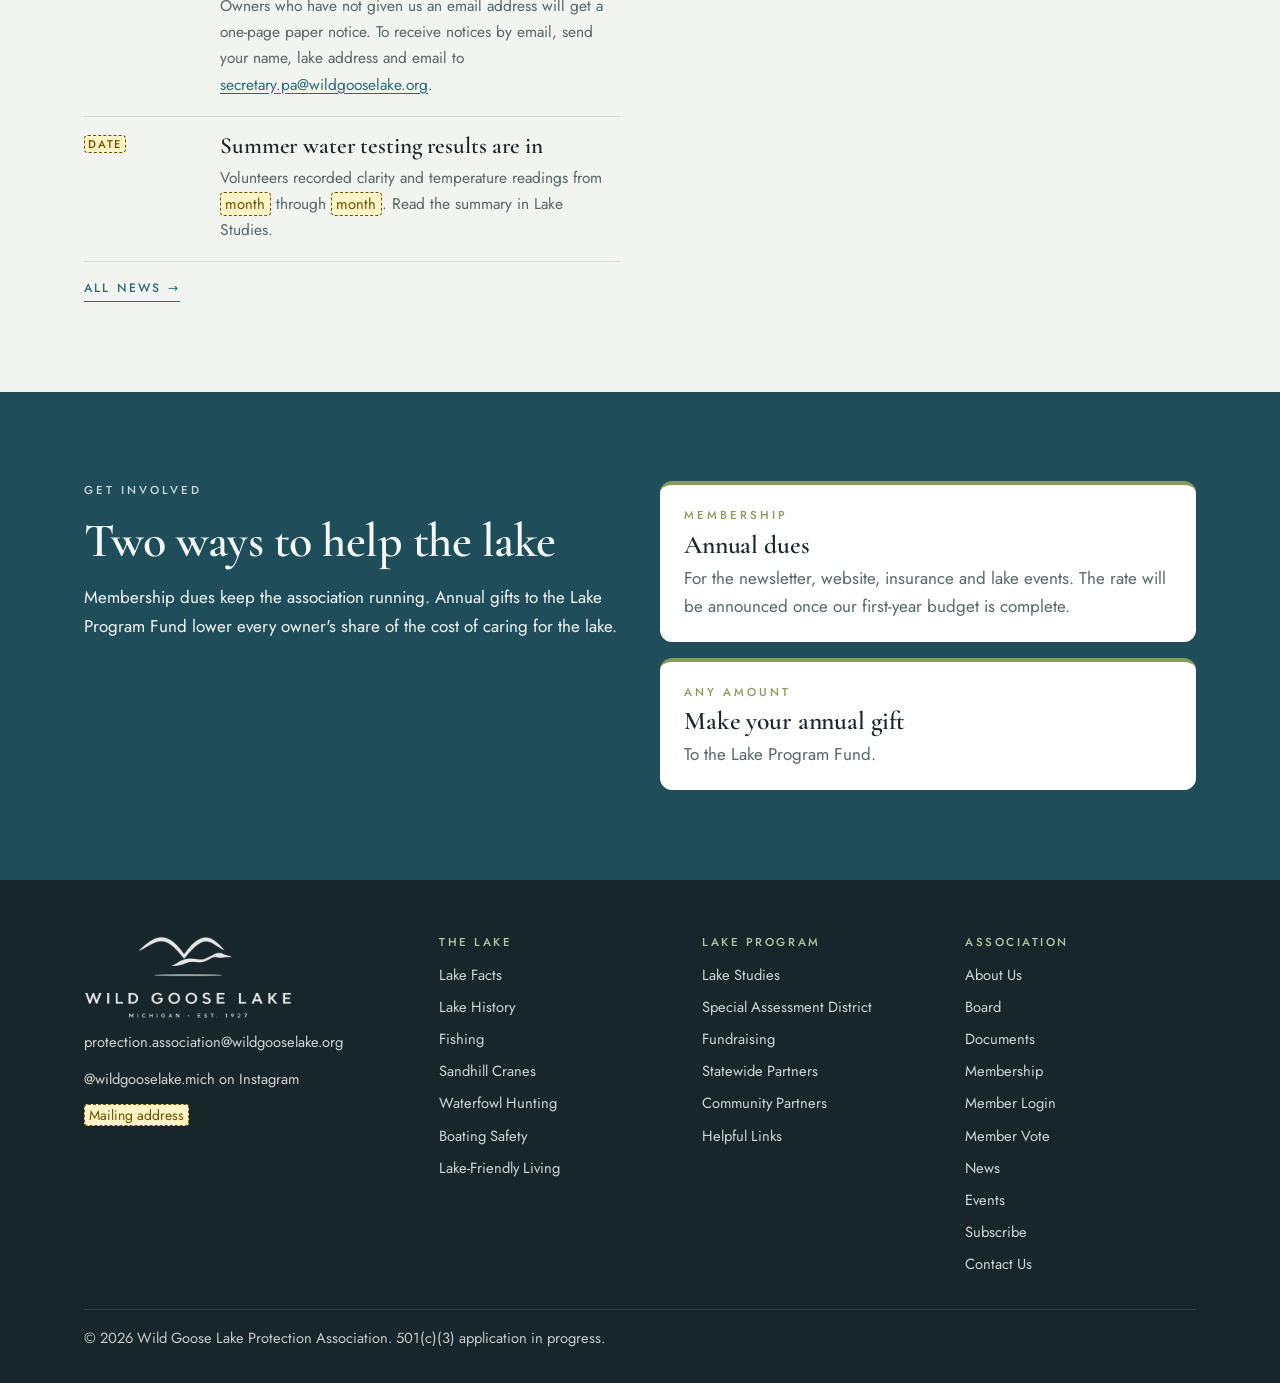
==== commit 650d03b5: "Make the December election a Board-only vote; take the Bylaws off the ballot The Bylaws are not read" ====
--- a/index.html
+++ b/index.html
@@ -79,8 +79,8 @@
         <span class="eyebrow">Lake news</span>
         <h2>Latest news</h2>
         <div class="news">
-        <article><time datetime="2026-11-15">November 15, 2026</time><div><h3>Voting re-opens December 1</h3><p>Online voting on the Bylaws and the Board slate will re-open on Tuesday, December 1, 2026. The ballot now includes Member at Large, with Thomas Myers and Michael Russell as the nominees. Members can vote on the <a href="members/vote.html">Member Vote</a> page once voting re-opens. Questions? Write to <a class="email" href="mailto:secretary.pa@wildgooselake.org">secretary.pa@wildgooselake.org</a>.</p></div></article>
-        <article><time datetime="2026-10-10">October 10, 2026</time><div><h3>Bylaws and Board slate: vote by December 21</h3><p>The full Board slate and the proposed Bylaws will be posted on this website by December 1, 2026, for association members to review. Members will then cast their ballots for or against ratification of the Bylaws and the proposed Board slate by Monday, December 21, 2026. Nominations for every Board seat are open now; see the <a href="association.html#nominations">call for nominations</a>. Owners who have not given us an email address will get a one-page paper notice. To receive notices by email, send your name, lake address and email to <a class="email" href="mailto:secretary.pa@wildgooselake.org">secretary.pa@wildgooselake.org</a>.</p></div></article>
+        <article><time datetime="2026-11-15">November 15, 2026</time><div><h3>Voting re-opens December 1</h3><p>Online voting on the Board slate will re-open on Tuesday, December 1, 2026. The proposed Bylaws are not part of this election. They will be brought to the members for a vote after review by legal counsel. The ballot now includes Member at Large, with Thomas Myers and Michael Russell as the nominees. Members can vote on the <a href="members/vote.html">Member Vote</a> page once voting re-opens. Questions? Write to <a class="email" href="mailto:secretary.pa@wildgooselake.org">secretary.pa@wildgooselake.org</a>.</p></div></article>
+        <article><time datetime="2026-10-10">October 10, 2026</time><div><h3>Board slate: vote by December 21</h3><p>The full Board slate will be posted on this website by December 1, 2026, for association members to review. Members will then cast their ballots on the proposed Board slate by Monday, December 21, 2026. Nominations for every Board seat are open now; see the <a href="association.html#nominations">call for nominations</a>. Owners who have not given us an email address will get a one-page paper notice. To receive notices by email, send your name, lake address and email to <a class="email" href="mailto:secretary.pa@wildgooselake.org">secretary.pa@wildgooselake.org</a>.</p></div></article>
         <article><time><em class="ph">Date</em></time><div><h3>Summer water testing results are in</h3><p>Volunteers recorded clarity and temperature readings from <em class="ph">month</em> through <em class="ph">month</em>. Read the summary in Lake Studies.</p></div></article>
         </div>
         <a class="more" href="news.html">All news</a>
@@ -89,8 +89,8 @@
         <span class="eyebrow">Lake events</span>
         <h2>Upcoming</h2>
         <div class="events">
-        <div class="event"><div class="date"><span>Dec</span><b>1</b></div><div><h3>Voting Re-opens</h3><p>Online voting on the Bylaws and the Board slate re-opens on Tuesday, December 1, 2026.</p></div></div>
-        <div class="event"><div class="date"><span>Dec</span><b>21</b></div><div><h3>Voting Deadline</h3><p>Members cast their ballots for or against the Bylaws and the proposed Board slate by Monday, December 21, 2026.</p></div></div>
+        <div class="event"><div class="date"><span>Dec</span><b>1</b></div><div><h3>Voting Re-opens</h3><p>Online voting on the Board slate re-opens on Tuesday, December 1, 2026.</p></div></div>
+        <div class="event"><div class="date"><span>Dec</span><b>21</b></div><div><h3>Voting Deadline</h3><p>Members cast their ballots on the proposed Board slate by Monday, December 21, 2026.</p></div></div>
         <div class="event"><div class="date"><span>Sep</span><b>2027</b></div><div><h3>First Annual Meeting</h3><p>Members hear the year's lake and financial reports and elect the Board. · <em class="ph">Date and place</em></p></div></div>
         </div>
         <a class="more" href="news.html#events">All events</a>
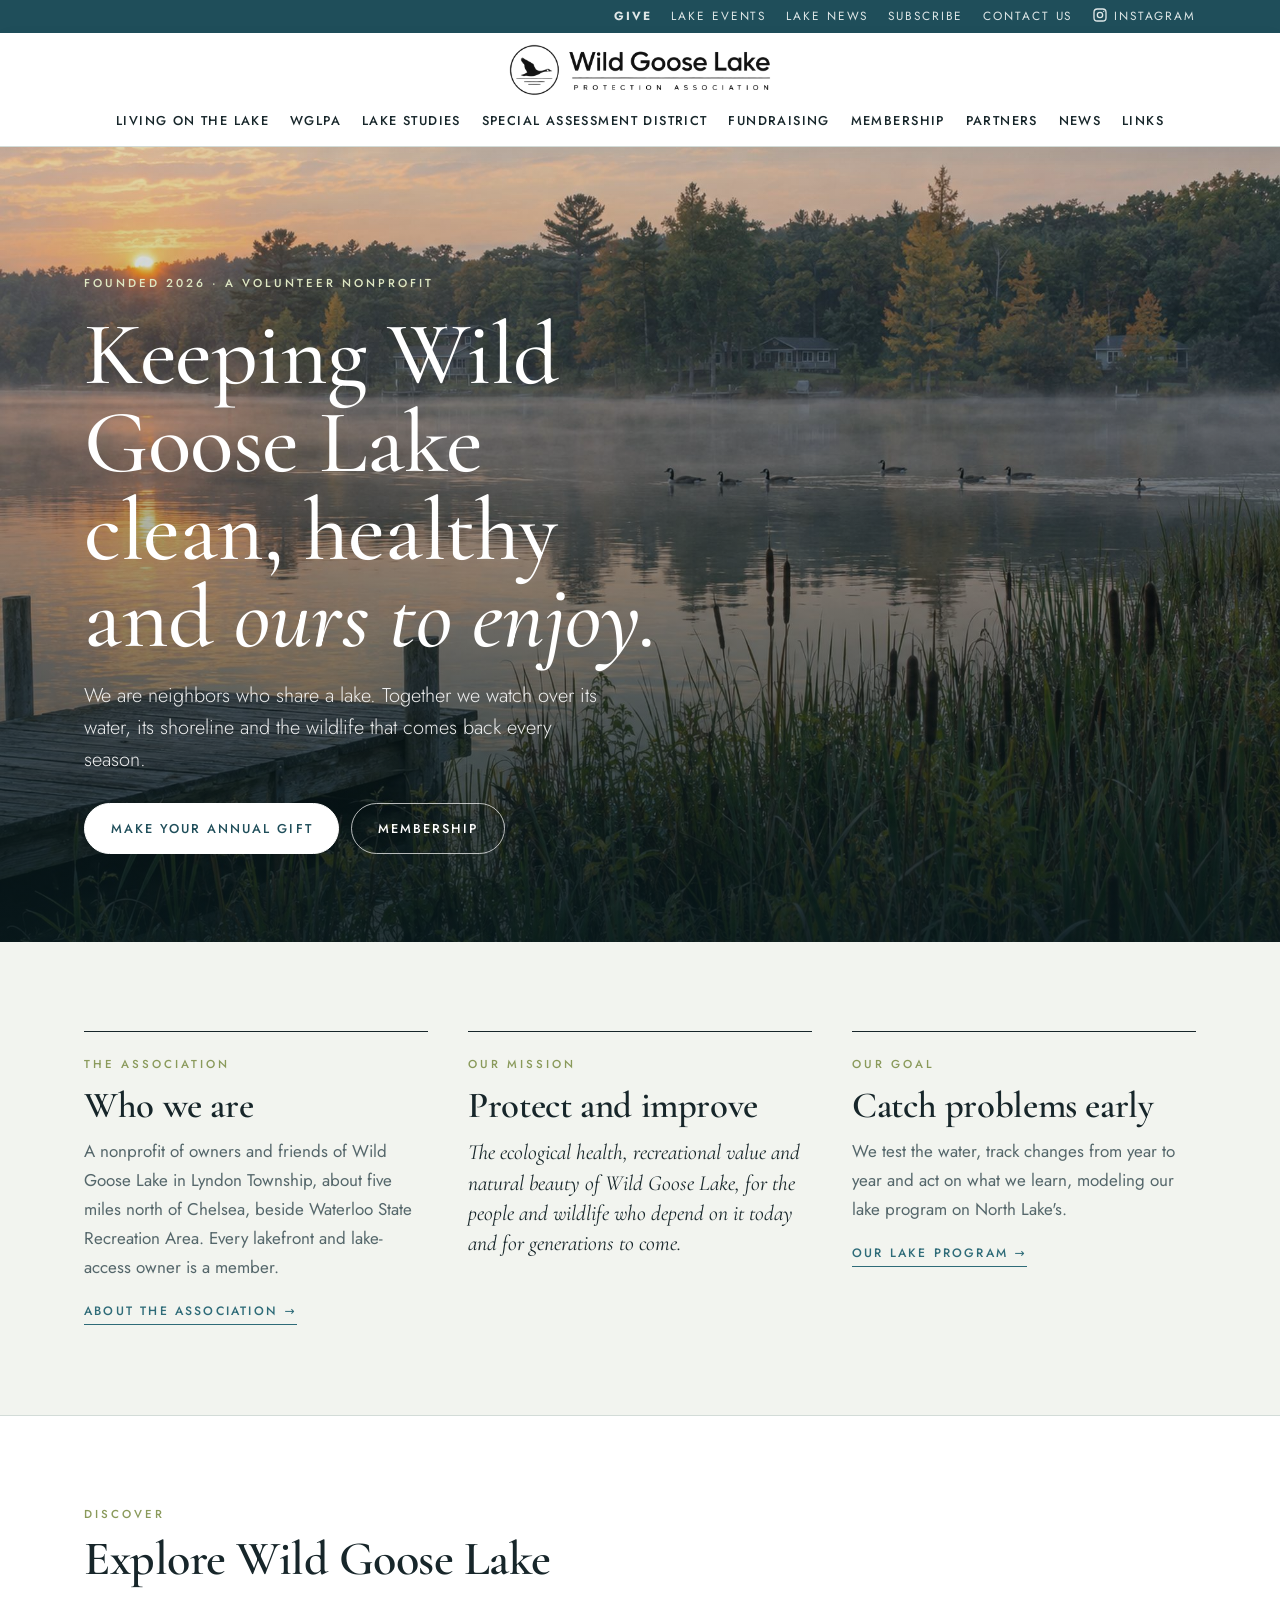
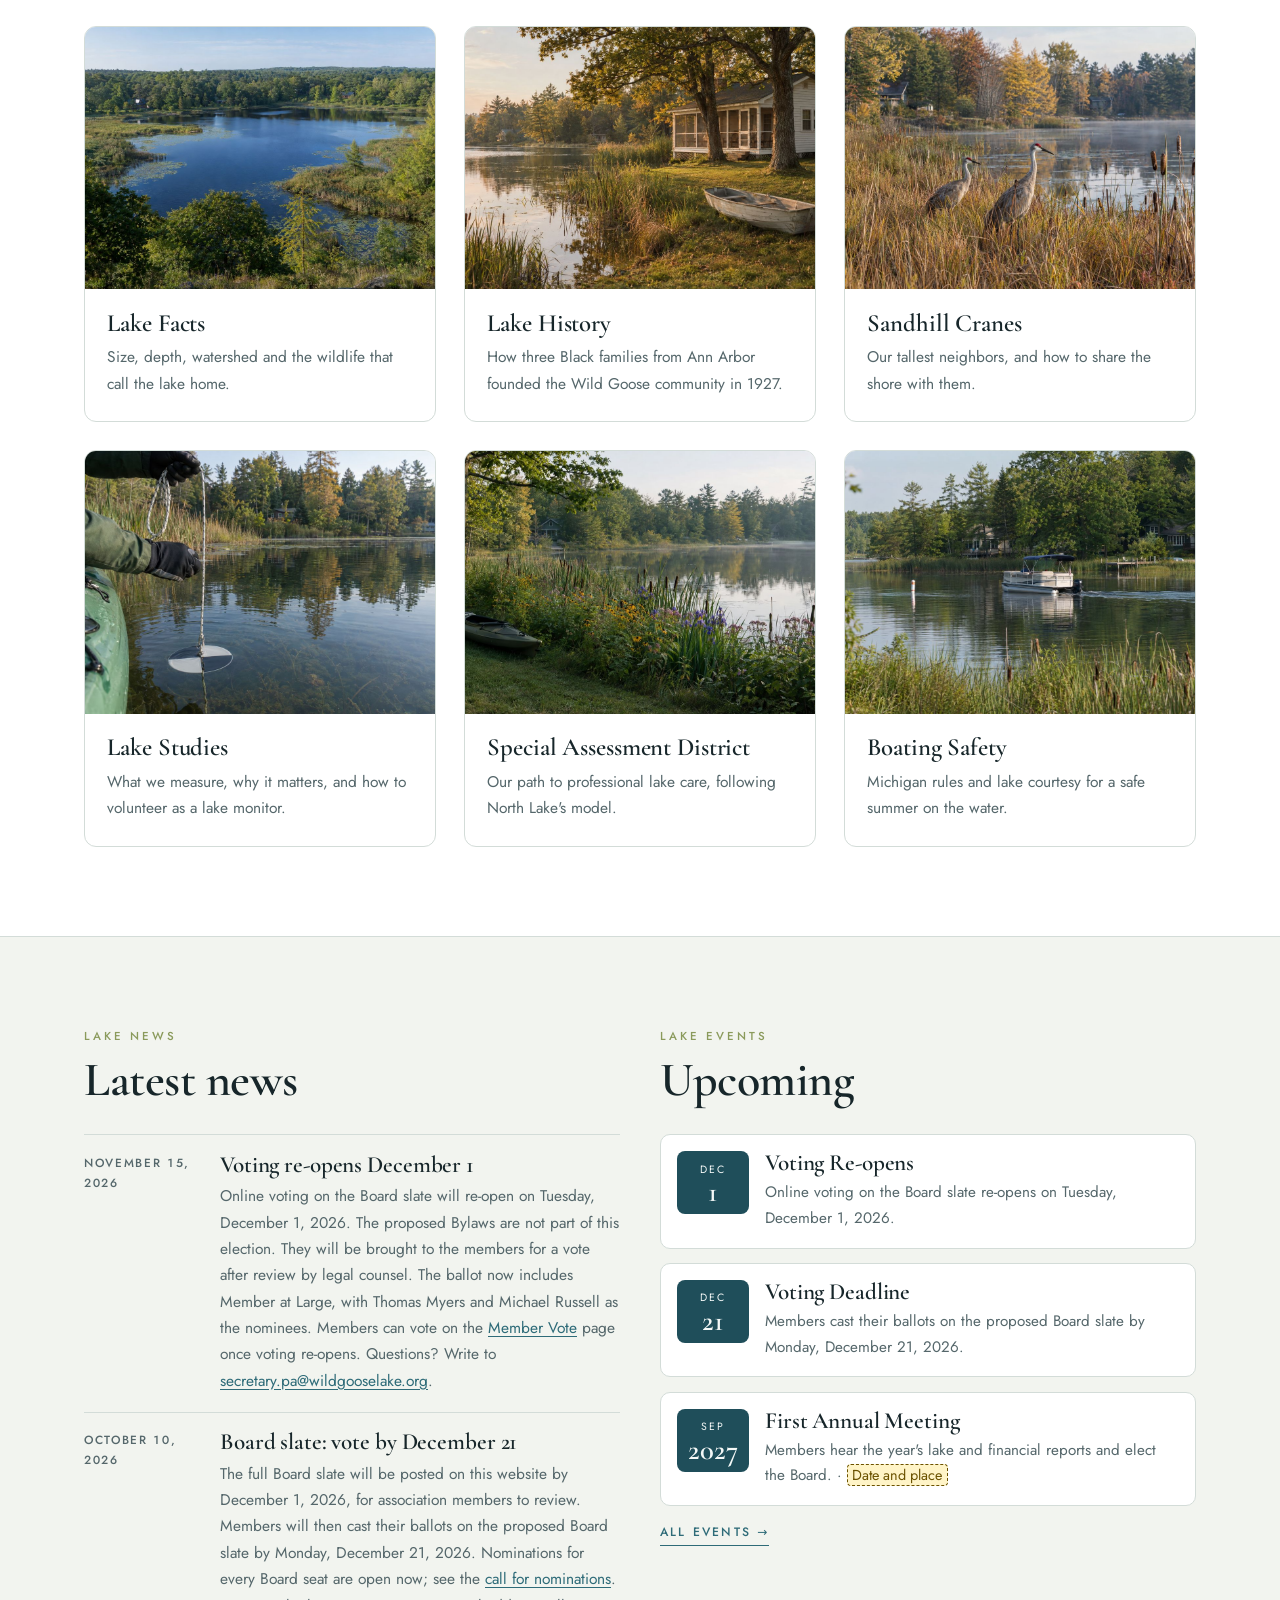
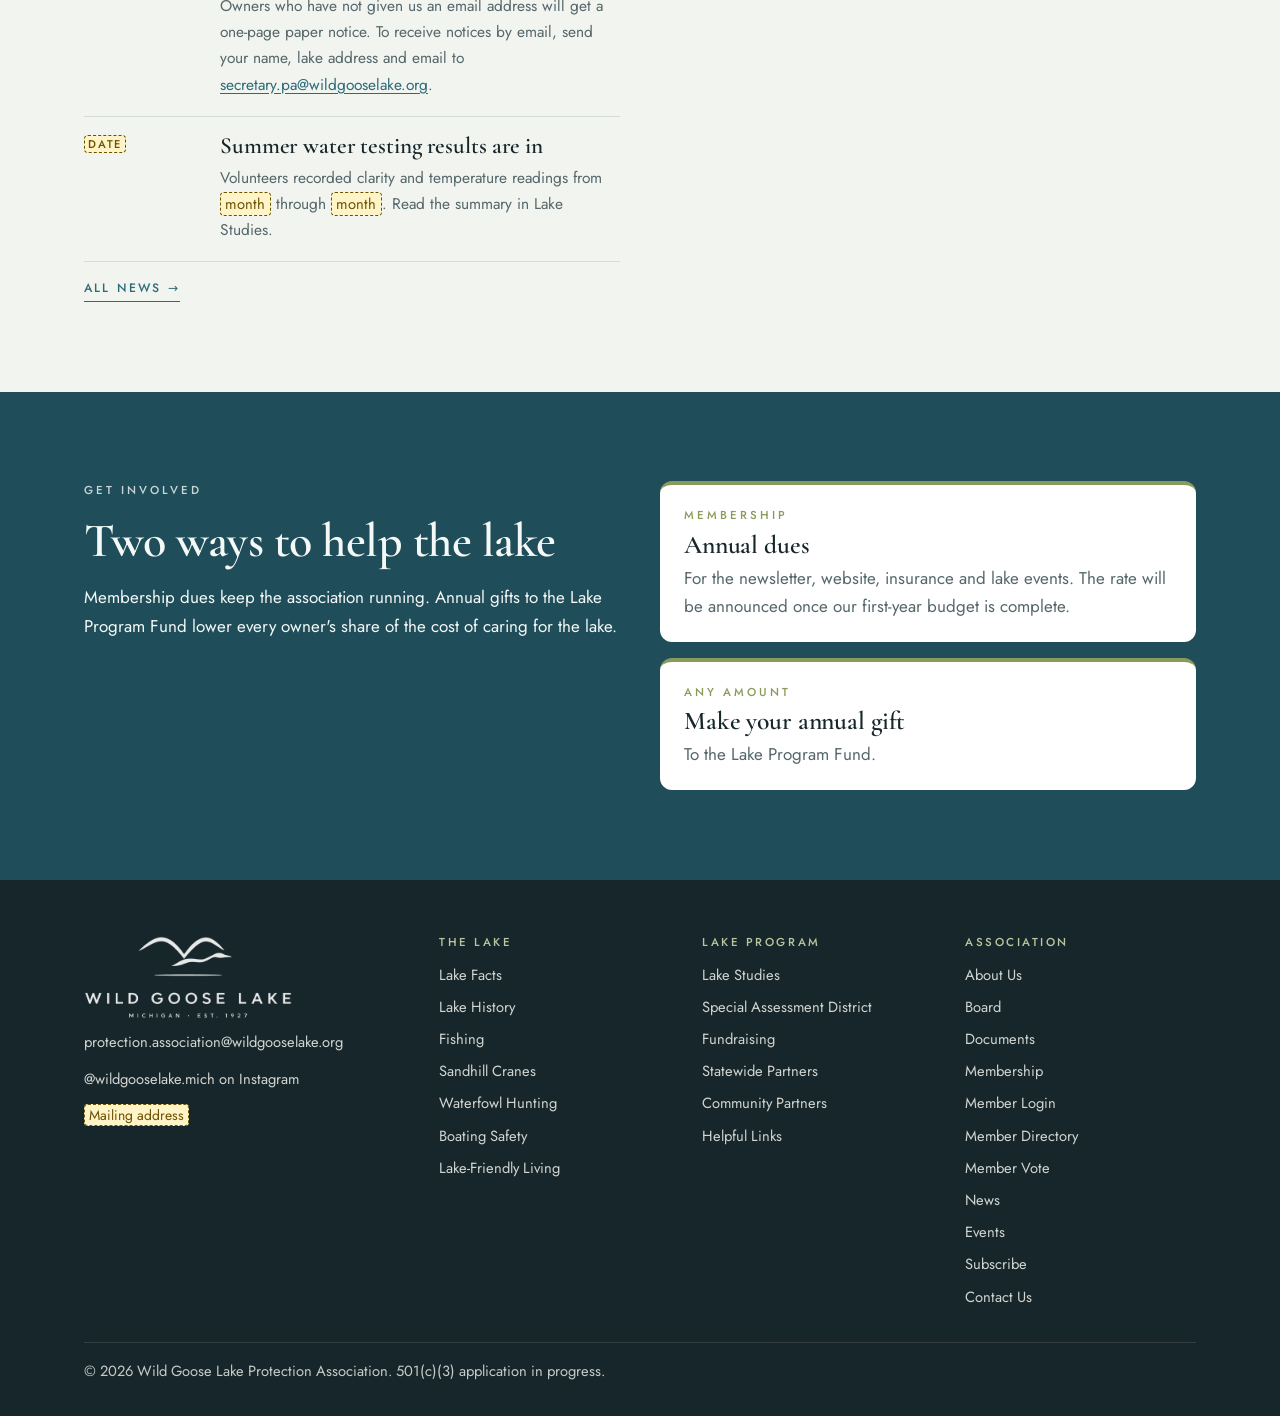
==== commit 34d86a47: "Add password-protected Member Directory page and menu links Co-authored-by: Perplexity <noreply@perp" ====
--- a/index.html
+++ b/index.html
@@ -31,7 +31,7 @@
       <li><a href="fundraising.html#fundraising">Fundraising</a>
         <ul class="sub"><li><a href="fundraising.html#give">Lake Program Fund</a></li></ul></li>
       <li><a href="membership.html#join">Membership</a>
-        <ul class="sub"><li><a href="membership.html#join">Join &amp; Dues</a></li><li><a href="members/">Member Login</a></li><li><a href="members/vote.html">Member Vote</a></li></ul></li>
+        <ul class="sub"><li><a href="membership.html#join">Join &amp; Dues</a></li><li><a href="members/">Member Login</a></li><li><a href="members/directory.html">Member Directory</a></li><li><a href="members/vote.html">Member Vote</a></li></ul></li>
       <li><a href="partners.html#partners">Partners</a>
         <ul class="sub"><li><a href="partners.html#partners">Statewide Partners</a></li><li><a href="partners.html#community-partners">Community Partners</a></li></ul></li>
       <li><a href="news.html#news">News</a></li>
@@ -117,7 +117,7 @@
   <div class="f-brand"><img class="footer-logo" src="assets/logo-stacked.png" alt="Wild Goose Lake Protection Association" width="1045" height="420"><p><a class="email" href="mailto:protection.association@wildgooselake.org">protection.association@wildgooselake.org</a></p><p><a href="https://www.instagram.com/wildgooselake.mich/" target="_blank" rel="noopener">@wildgooselake.mich on Instagram</a></p><p><em class="ph">Mailing address</em></p></div>
   <div><h2 class="f-h">The lake</h2><ul><li><a href="lake.html#facts">Lake Facts</a></li><li><a href="lake.html#history">Lake History</a></li><li><a href="lake.html#fishing">Fishing</a></li><li><a href="lake.html#cranes">Sandhill Cranes</a></li><li><a href="lake.html#hunting">Waterfowl Hunting</a></li><li><a href="lake.html#safety">Boating Safety</a></li><li><a href="lake.html#stewardship">Lake-Friendly Living</a></li></ul></div>
   <div><h2 class="f-h">Lake program</h2><ul><li><a href="studies.html#studies">Lake Studies</a></li><li><a href="assessment.html#assessment">Special Assessment District</a></li><li><a href="fundraising.html#fundraising">Fundraising</a></li><li><a href="partners.html#partners">Statewide Partners</a></li><li><a href="partners.html#community-partners">Community Partners</a></li><li><a href="links.html#links">Helpful Links</a></li></ul></div>
-  <div><h2 class="f-h">Association</h2><ul><li><a href="association.html#about">About Us</a></li><li><a href="association.html#board">Board</a></li><li><a href="association.html#documents">Documents</a></li><li><a href="membership.html#join">Membership</a></li><li><a href="members/">Member Login</a></li><li><a href="members/vote.html">Member Vote</a></li><li><a href="news.html#news">News</a></li><li><a href="news.html#events">Events</a></li><li><a href="association.html#subscribe">Subscribe</a></li><li><a href="association.html#contact">Contact Us</a></li></ul></div>
+  <div><h2 class="f-h">Association</h2><ul><li><a href="association.html#about">About Us</a></li><li><a href="association.html#board">Board</a></li><li><a href="association.html#documents">Documents</a></li><li><a href="membership.html#join">Membership</a></li><li><a href="members/">Member Login</a></li><li><a href="members/directory.html">Member Directory</a></li><li><a href="members/vote.html">Member Vote</a></li><li><a href="news.html#news">News</a></li><li><a href="news.html#events">Events</a></li><li><a href="association.html#subscribe">Subscribe</a></li><li><a href="association.html#contact">Contact Us</a></li></ul></div>
   <p class="legal">© 2026 Wild Goose Lake Protection Association. 501(c)(3) application in progress.</p>
 </div></footer>
 
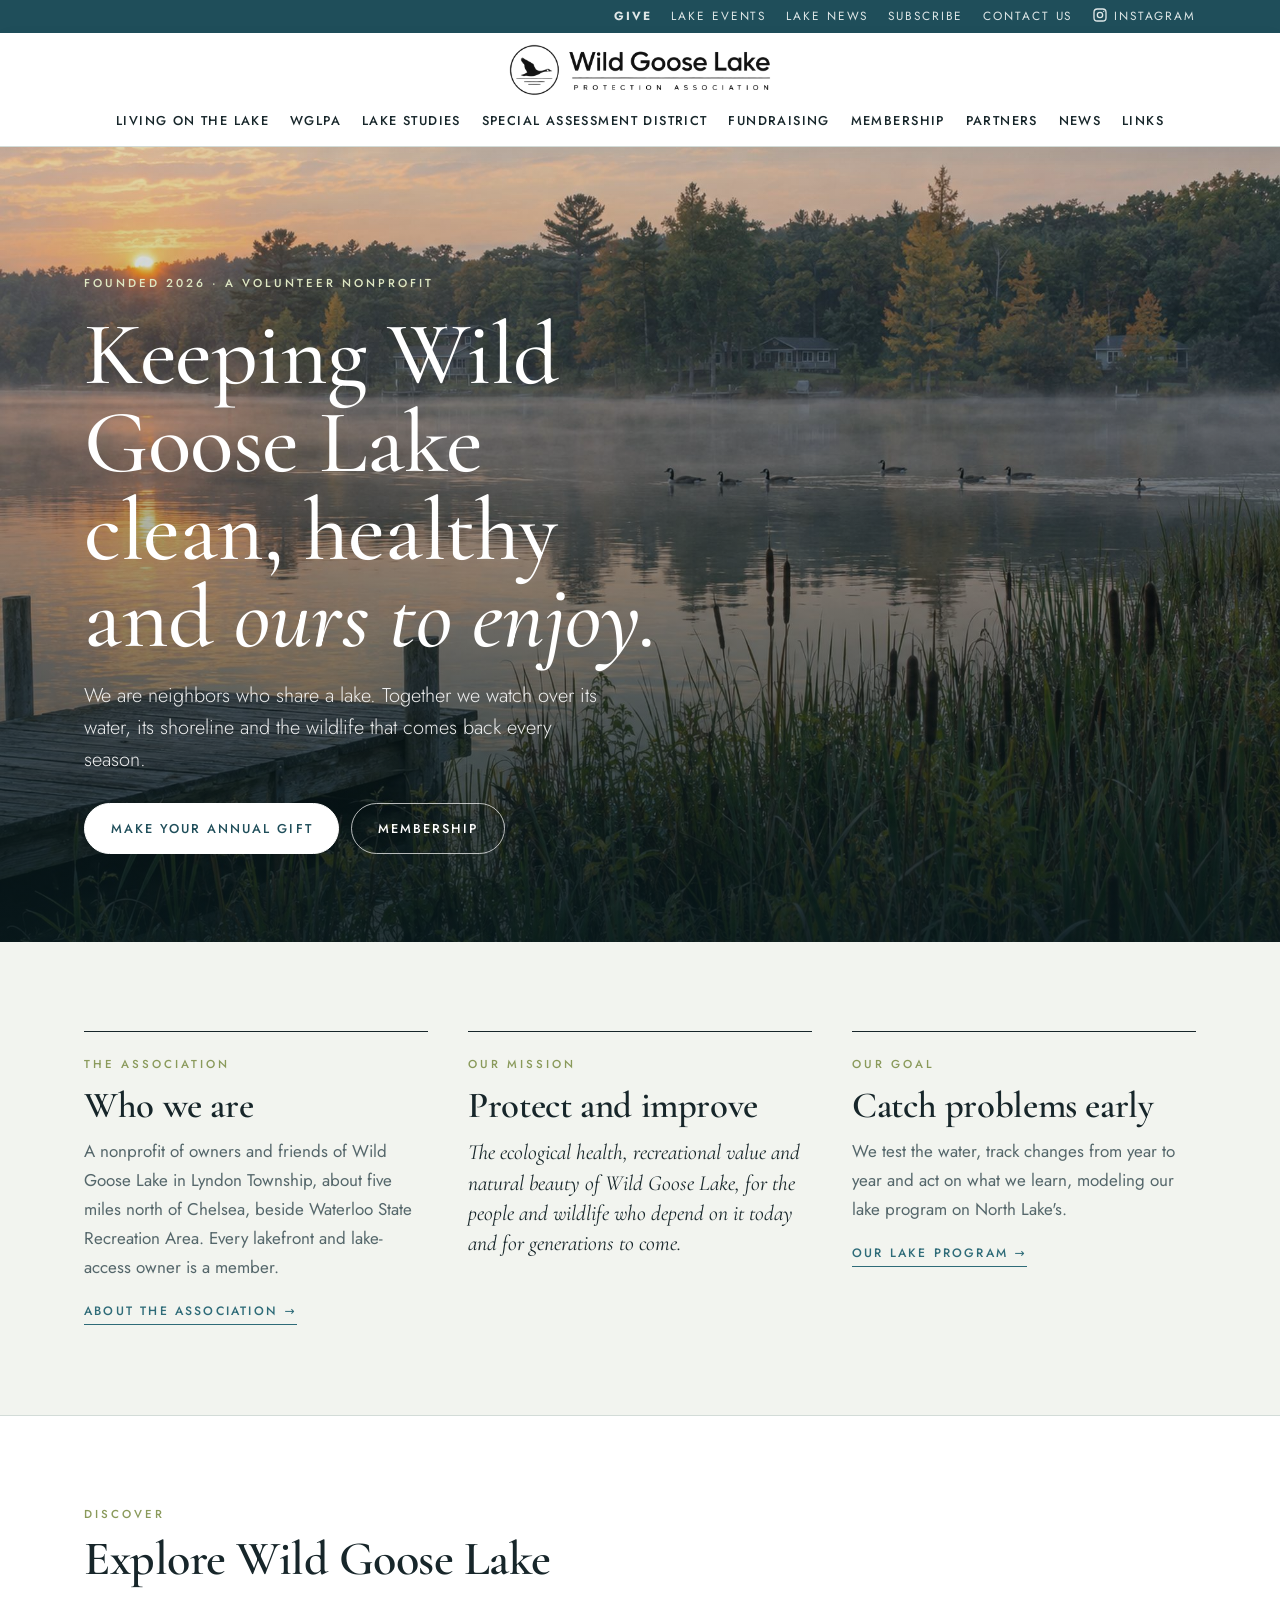
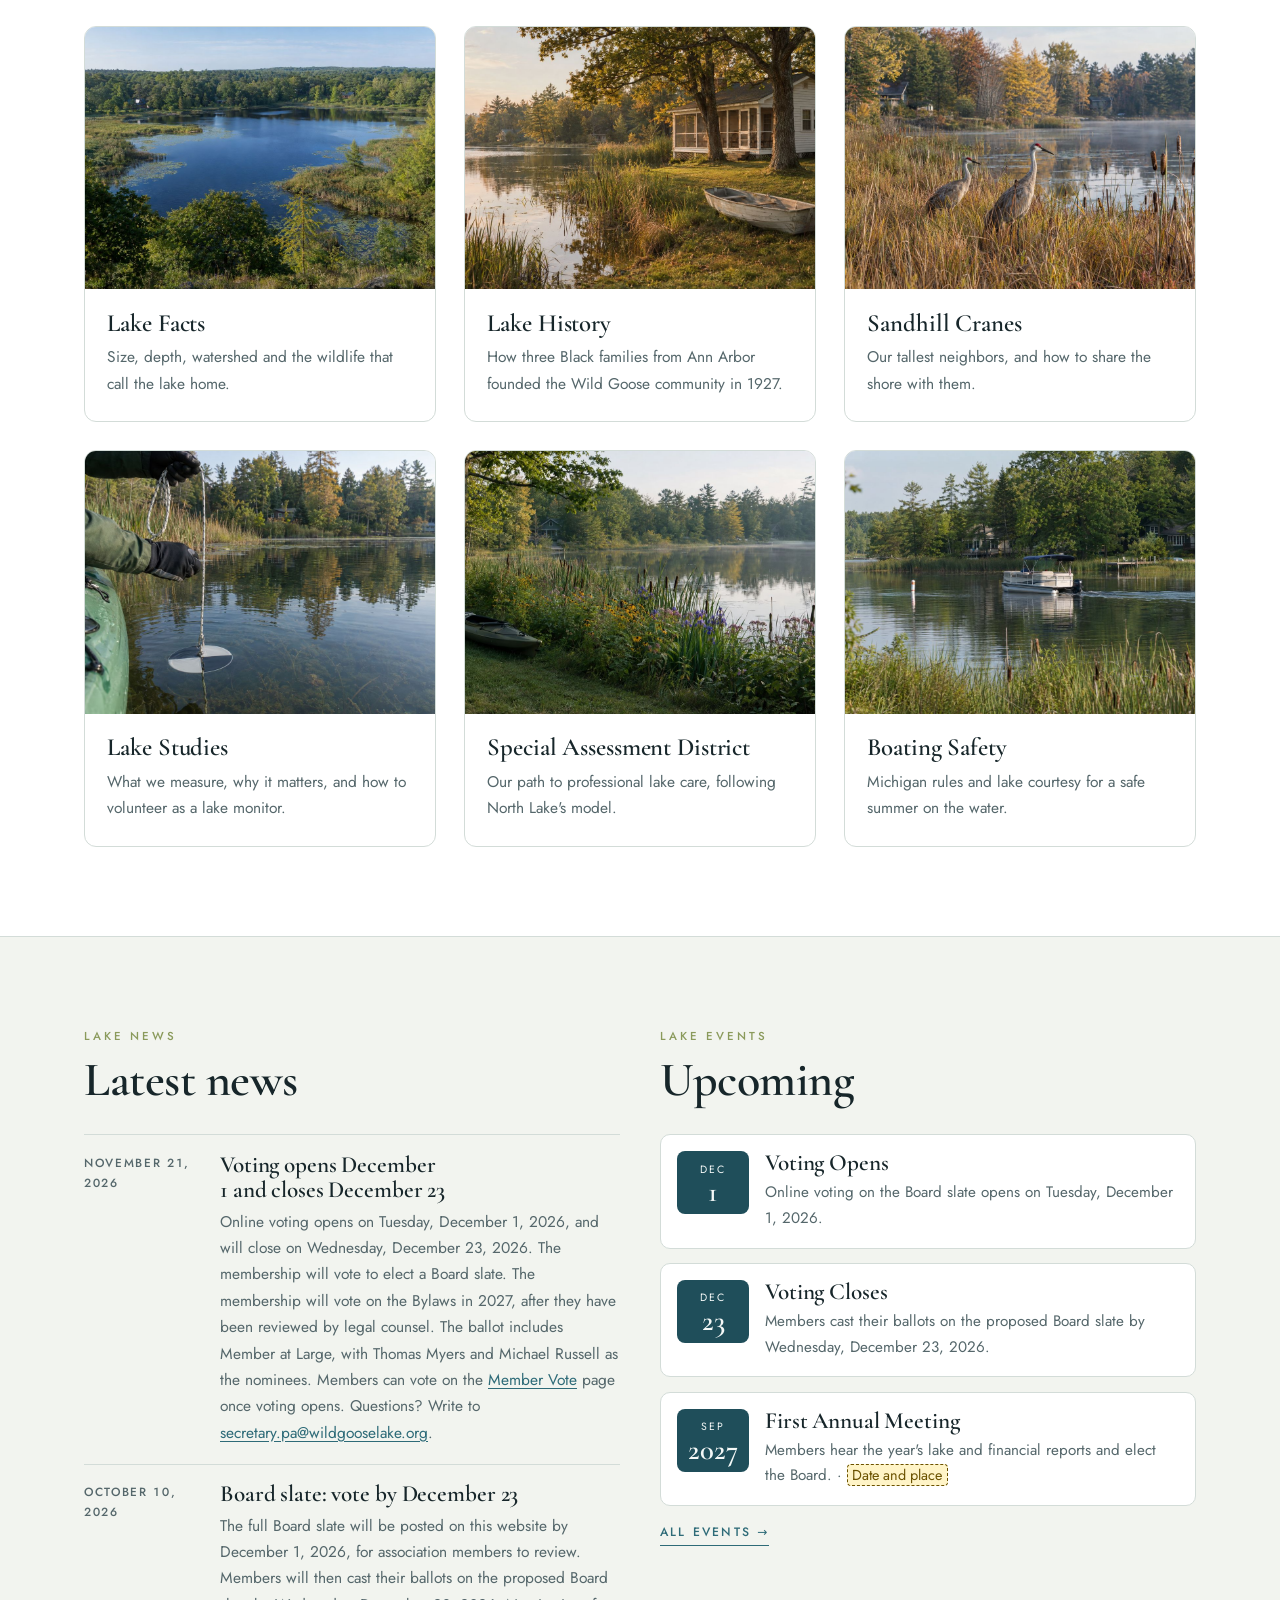
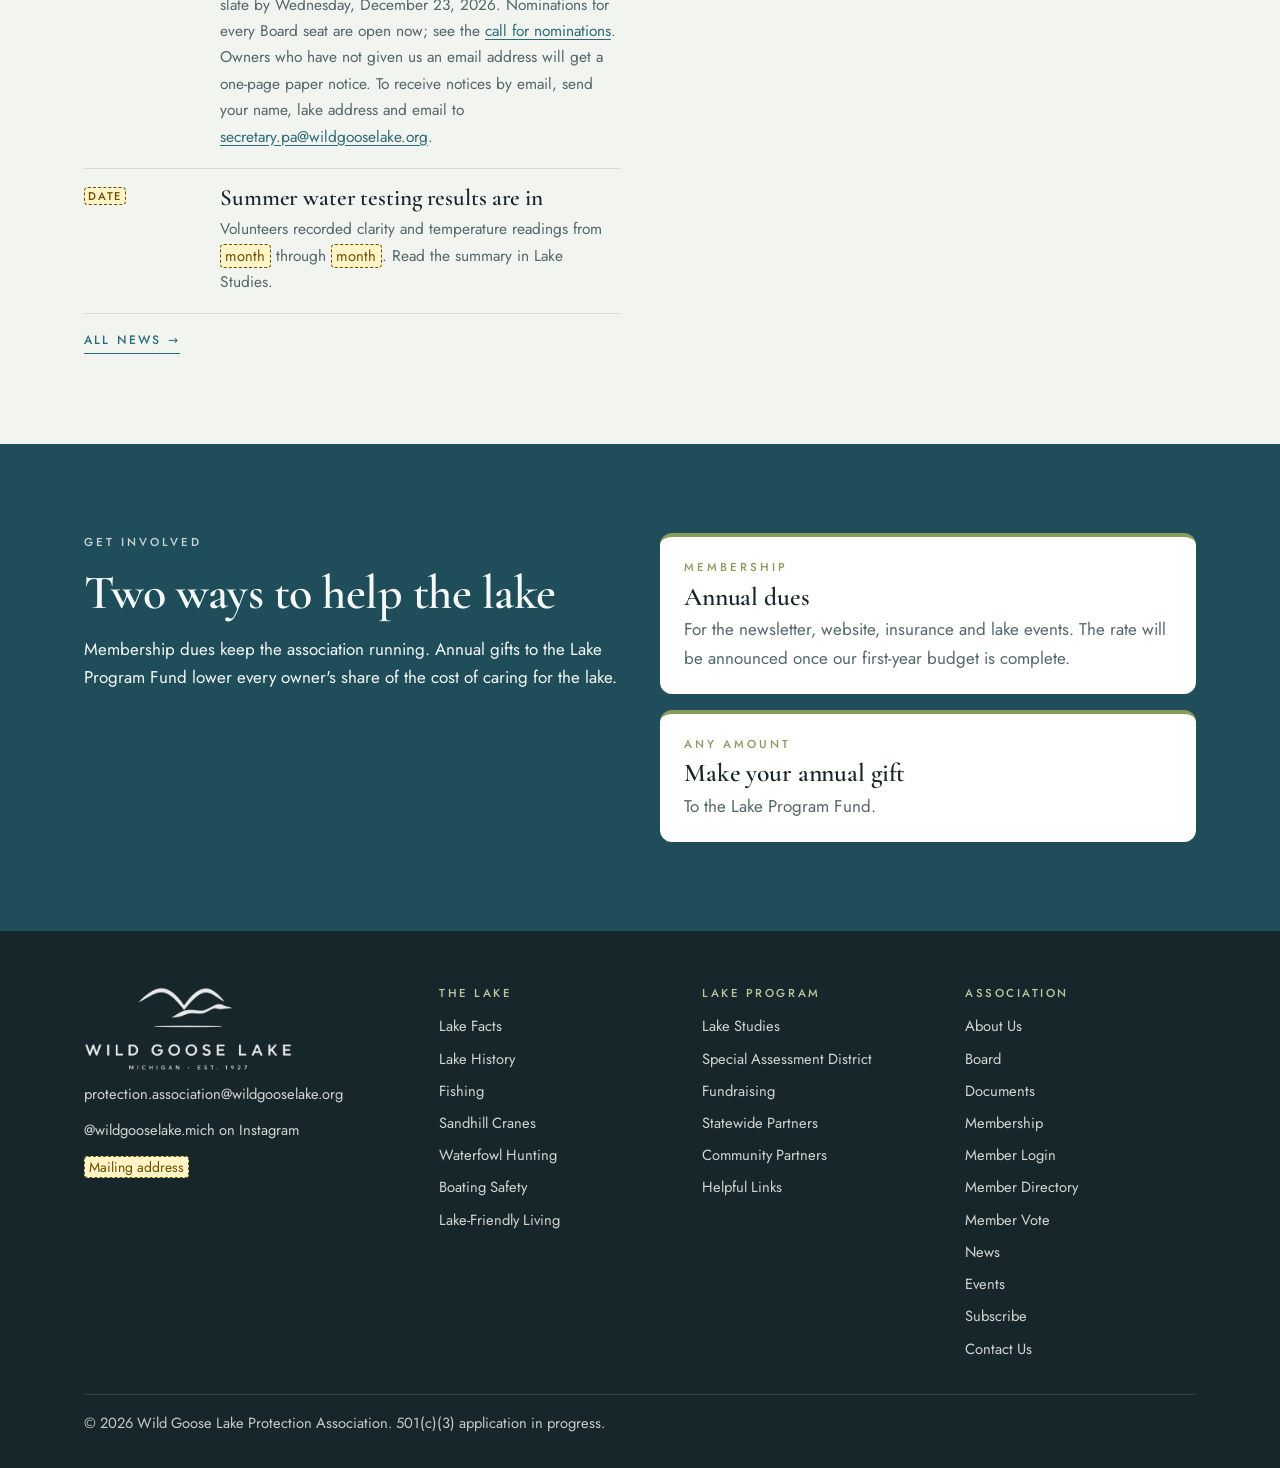
==== commit 9cf83326: "Election dates: voting opens December 1 and closes December 23; Bylaws vote in 2027 Co-authored-by: " ====
--- a/index.html
+++ b/index.html
@@ -79,8 +79,8 @@
         <span class="eyebrow">Lake news</span>
         <h2>Latest news</h2>
         <div class="news">
-        <article><time datetime="2026-11-15">November 15, 2026</time><div><h3>Voting re-opens December 1</h3><p>Online voting on the Board slate will re-open on Tuesday, December 1, 2026. The proposed Bylaws are not part of this election. They will be brought to the members for a vote after review by legal counsel. The ballot now includes Member at Large, with Thomas Myers and Michael Russell as the nominees. Members can vote on the <a href="members/vote.html">Member Vote</a> page once voting re-opens. Questions? Write to <a class="email" href="mailto:secretary.pa@wildgooselake.org">secretary.pa@wildgooselake.org</a>.</p></div></article>
-        <article><time datetime="2026-10-10">October 10, 2026</time><div><h3>Board slate: vote by December 21</h3><p>The full Board slate will be posted on this website by December 1, 2026, for association members to review. Members will then cast their ballots on the proposed Board slate by Monday, December 21, 2026. Nominations for every Board seat are open now; see the <a href="association.html#nominations">call for nominations</a>. Owners who have not given us an email address will get a one-page paper notice. To receive notices by email, send your name, lake address and email to <a class="email" href="mailto:secretary.pa@wildgooselake.org">secretary.pa@wildgooselake.org</a>.</p></div></article>
+        <article><time datetime="2026-11-21">November 21, 2026</time><div><h3>Voting opens December 1 and closes December 23</h3><p>Online voting opens on Tuesday, December 1, 2026, and will close on Wednesday, December 23, 2026. The membership will vote to elect a Board slate. The membership will vote on the Bylaws in 2027, after they have been reviewed by legal counsel. The ballot includes Member at Large, with Thomas Myers and Michael Russell as the nominees. Members can vote on the <a href="members/vote.html">Member Vote</a> page once voting opens. Questions? Write to <a class="email" href="mailto:secretary.pa@wildgooselake.org">secretary.pa@wildgooselake.org</a>.</p></div></article>
+        <article><time datetime="2026-10-10">October 10, 2026</time><div><h3>Board slate: vote by December 23</h3><p>The full Board slate will be posted on this website by December 1, 2026, for association members to review. Members will then cast their ballots on the proposed Board slate by Wednesday, December 23, 2026. Nominations for every Board seat are open now; see the <a href="association.html#nominations">call for nominations</a>. Owners who have not given us an email address will get a one-page paper notice. To receive notices by email, send your name, lake address and email to <a class="email" href="mailto:secretary.pa@wildgooselake.org">secretary.pa@wildgooselake.org</a>.</p></div></article>
         <article><time><em class="ph">Date</em></time><div><h3>Summer water testing results are in</h3><p>Volunteers recorded clarity and temperature readings from <em class="ph">month</em> through <em class="ph">month</em>. Read the summary in Lake Studies.</p></div></article>
         </div>
         <a class="more" href="news.html">All news</a>
@@ -89,8 +89,8 @@
         <span class="eyebrow">Lake events</span>
         <h2>Upcoming</h2>
         <div class="events">
-        <div class="event"><div class="date"><span>Dec</span><b>1</b></div><div><h3>Voting Re-opens</h3><p>Online voting on the Board slate re-opens on Tuesday, December 1, 2026.</p></div></div>
-        <div class="event"><div class="date"><span>Dec</span><b>21</b></div><div><h3>Voting Deadline</h3><p>Members cast their ballots on the proposed Board slate by Monday, December 21, 2026.</p></div></div>
+        <div class="event"><div class="date"><span>Dec</span><b>1</b></div><div><h3>Voting Opens</h3><p>Online voting on the Board slate opens on Tuesday, December 1, 2026.</p></div></div>
+        <div class="event"><div class="date"><span>Dec</span><b>23</b></div><div><h3>Voting Closes</h3><p>Members cast their ballots on the proposed Board slate by Wednesday, December 23, 2026.</p></div></div>
         <div class="event"><div class="date"><span>Sep</span><b>2027</b></div><div><h3>First Annual Meeting</h3><p>Members hear the year's lake and financial reports and elect the Board. · <em class="ph">Date and place</em></p></div></div>
         </div>
         <a class="more" href="news.html#events">All events</a>
